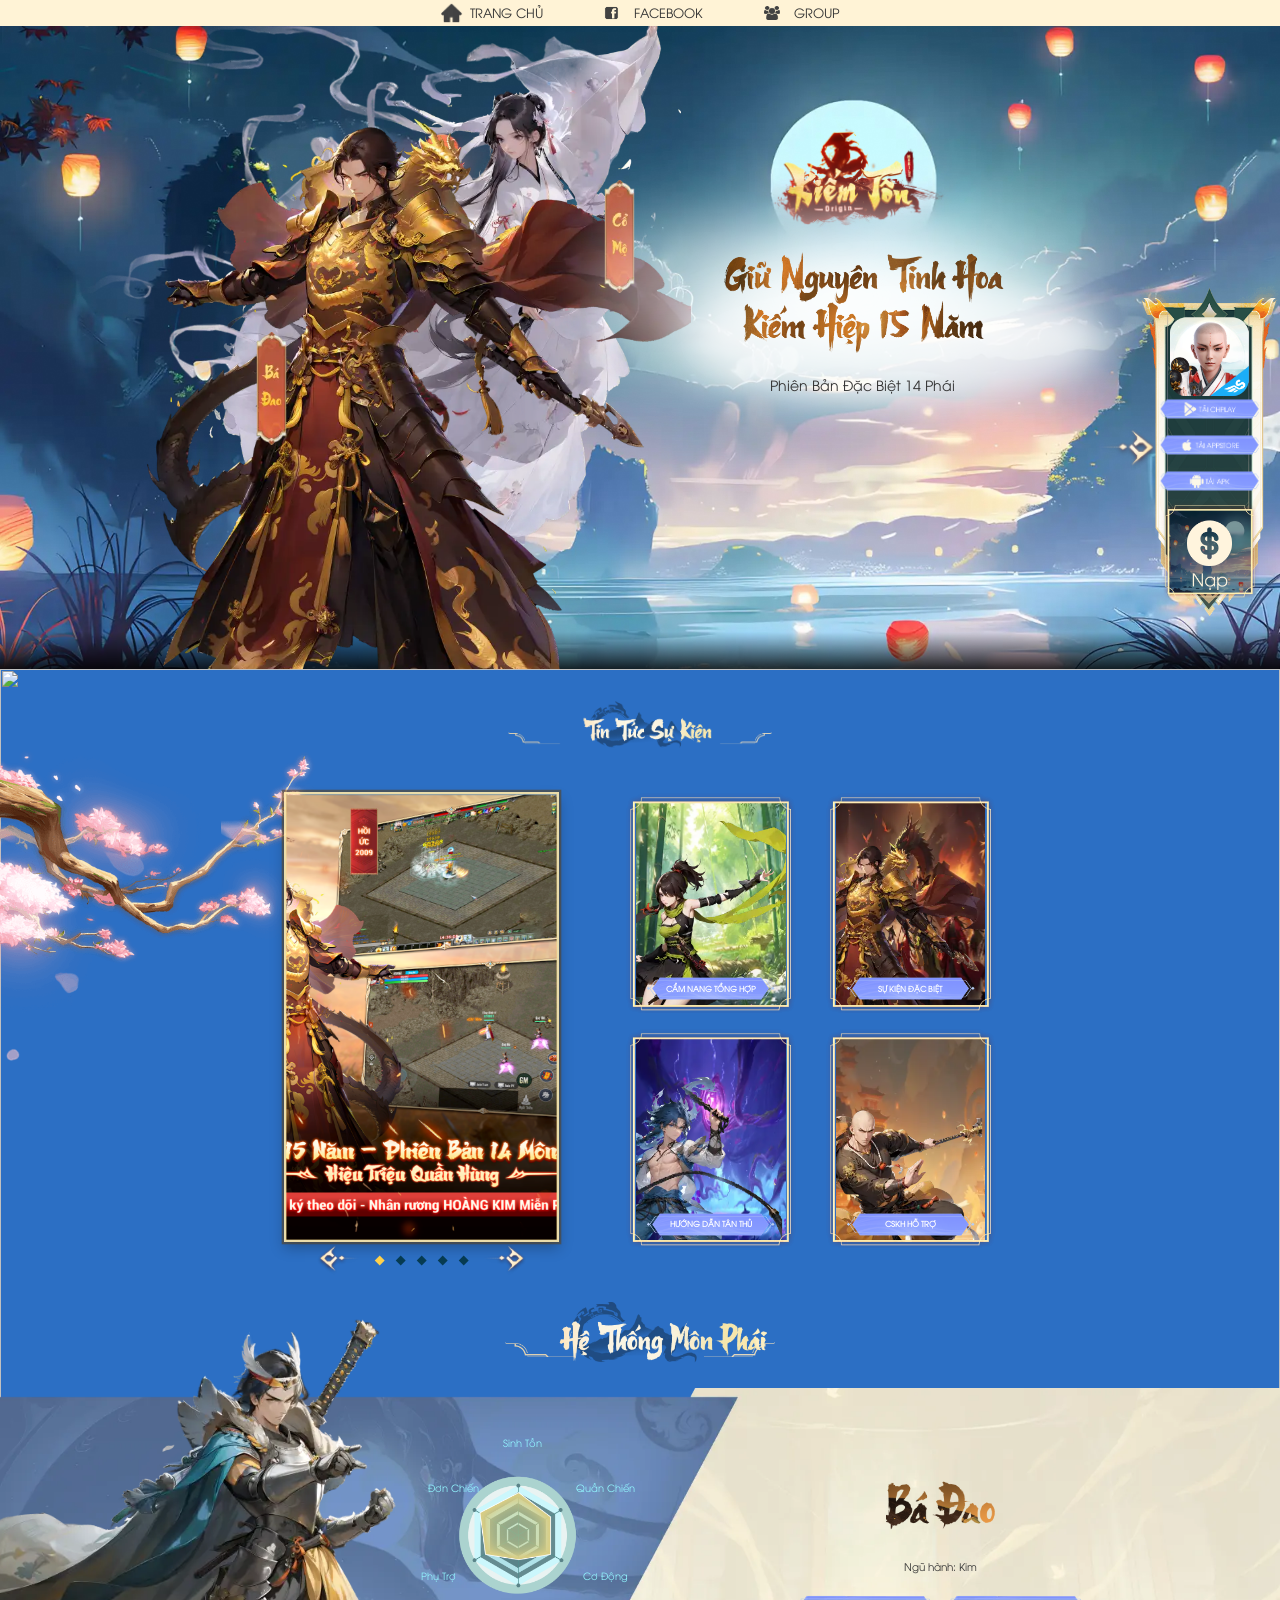
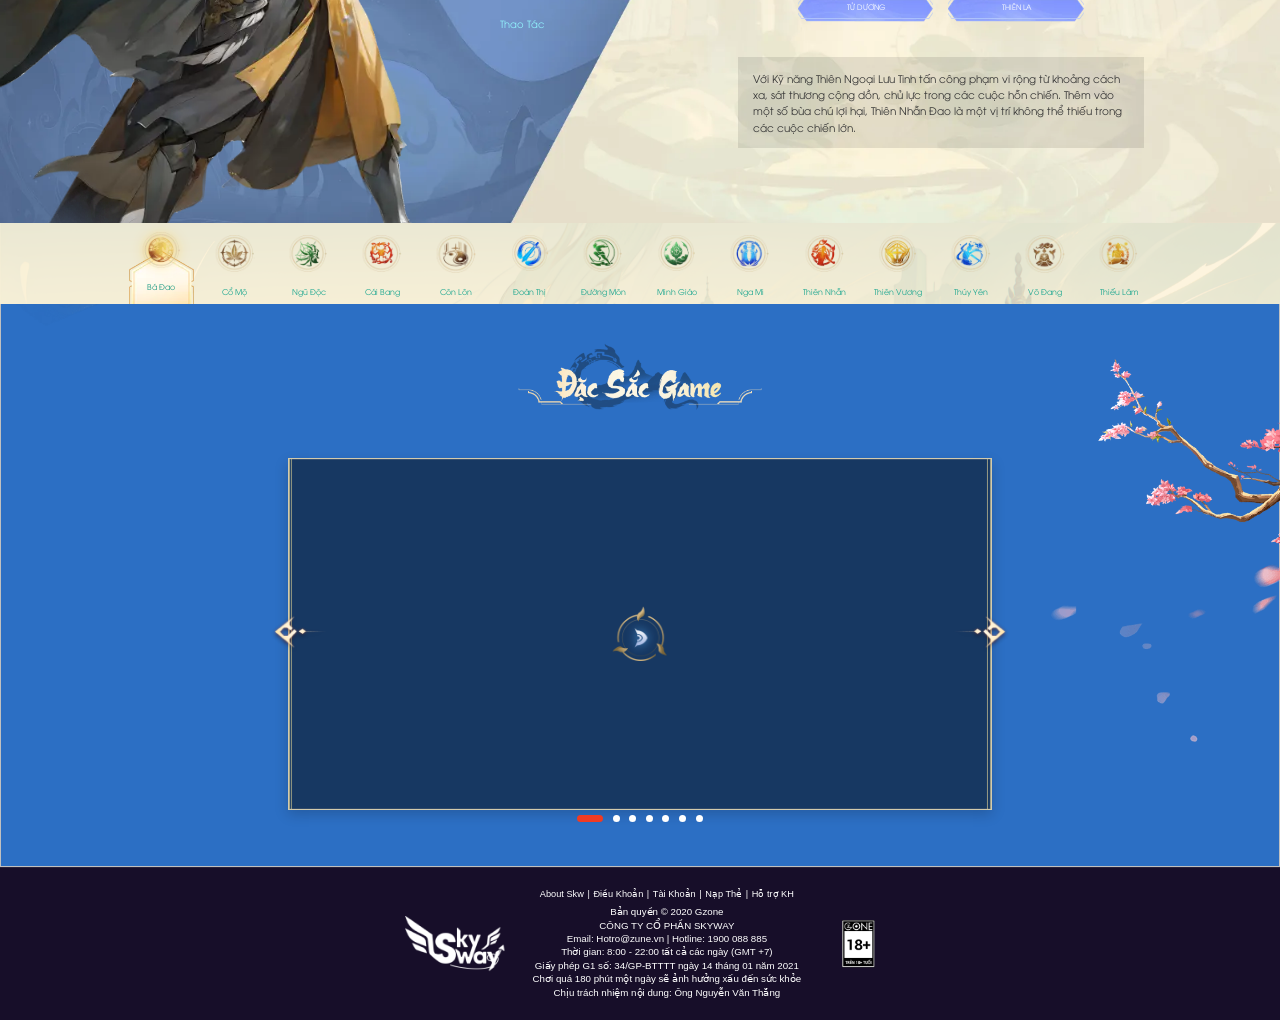
==== index.html @ a26a5123 "deploy website" ====
<!DOCTYPE html>
<html lang="vi">
<head>
  <meta charset="UTF-8">
  <meta name="viewport" content="width=device-width, initial-scale=1.0">
  <title>Kiếm Tôn Origin</title>
  
  <link rel="stylesheet" href="https://cdn.jsdelivr.net/npm/swiper@11/swiper-bundle.min.css">
  <link rel="stylesheet" href="style.css">
</head>

<body>

  <header class="site-header">
    <a href="index.html" class="header-item home">
  <img src="public/header/home.webp" alt="">
  <span>Trang chủ</span>
</a>

   <a href="https://www.facebook.com/..." class="header-item fb" target="_blank" rel="noopener noreferrer">
  <img src="public/header/fb.webp" alt="">
  <span>Facebook</span>
</a>

<a href="https://www.facebook.com/groups/..." class="header-item group" target="_blank" rel="noopener noreferrer">
  <img src="public/header/group.webp" alt="">
  <span>Group</span>
</a>
  </header>

  <div class="tab1">
    <div class="background">
      <img src="public/tab1/bg-desktop.webp" class="bg-desktop" alt="">
      <img src="public/tab1/bg-mobile.webp" class="bg-mobile" alt="">
    </div>

    <div class="tab1-left">
      <div class="character-male">
        <img src="public/tab1/nv-nam.webp" alt="">
      </div>

      <div class="character-female">
        <img src="public/tab1/nv-nu.webp" alt="">
      </div>

      <div class="sect sect-male">
        <img src="public/tab1/bá đao.webp" alt="">
      </div>

      <div class="sect sect-female">
        <img src="public/tab1/cổ mộ.webp" alt="">
      </div>
    </div>

    <div class="tab1-right">
      <div class="logo">
        <img src="public/tab1/logo.webp" alt="">
      </div>

      <div class="slogan">
        <img src="public/tab1/clould.webp" class="slogan-cloud" alt="">
        <img src="public/tab1/t_n.webp" class="slogan-img" alt="">
        <p>Phiên Bản Đặc Biệt 14 Phái</p>
      </div>
    </div>

    <div class="download-mobile">
      <button type="button">
        <img src="public/tab1/hẹn ước kiếm tôn.webp" alt="">
      </button>
    </div>
  </div>

  <div class="landing">
    <div class="landing__bg landing__bg--desktop">
      <img src="public/tab2/landing desktop.webp" alt="">
    </div>

    <div class="landing__bg landing__bg--mobile">
      <img src="public/tab2/landing mobile.webp" alt="">
    </div>

   <div class="tab2" id="tab2">
      <img src="public/tab2/peach.webp" class="tab2__peach" alt="">
      <div class="tab2__title">
        <img src="public/tab2/title-tab2.webp" alt="">
      </div>

      <div class="tab2__content">
        <div class="tab2__left">
  <div class="swiper tab2Swiper">
    <div class="swiper-wrapper">
      <div class="swiper-slide">
        <img src="public/tab2/slide.webp" alt="">
      </div>

      <div class="swiper-slide">
        <img src="public/tab2/slide.webp" alt="">
      </div>

      <div class="swiper-slide">
        <img src="public/tab2/slide.webp" alt="">
      </div>

      <div class="swiper-slide">
        <img src="public/tab2/slide.webp" alt="">
      </div>
      <div class="swiper-slide">
  <img src="public/tab2/slide.webp" alt="">
</div>
    </div>
  </div>

  <div class="tab2__controls">
    <button type="button" class="tab2__arrow tab2__arrow--prev">
      <img src="public/tab2/left.webp" alt="">
    </button>

    <div class="tab2__dots"></div>

    <button type="button" class="tab2__arrow tab2__arrow--next">
      <img src="public/tab2/right.webp" alt="">
    </button>
  </div>
</div>

        <div class="tab2-right">
  <div class="item-tab2 item-tab2--tin-tuc js-open-tab2-detail" data-detail="tin-tuc">
    <div class="item-mask item-mask--tin-tuc">
      <div class="item-bg item-bg--tin-tuc">
        <img src="public/tab2/1.webp" alt="">
      </div>

      <div class="item-nv item-nv--tin-tuc">
        <img src="public/tab2/nv1.webp" alt="">
      </div>
    </div>

    <div class="item-khung item-khung--tin-tuc">
      <img src="public/tab2/khung.webp" alt="">
    </div>

    <button type="button" class="item-button item-button--tin-tuc">
      <img src="public/tab2/button-text.webp" alt="">
      <span>Cẩm Nang Tổng Hợp</span>
    </button>
  </div>

  <div class="item-tab2 item-tab2--su-kien js-open-tab2-detail" data-detail="su-kien">
    <div class="item-mask item-mask--su-kien">
      <div class="item-bg item-bg--su-kien">
        <img src="public/tab2/3.webp" alt="">
      </div>

      <div class="item-nv item-nv--su-kien">
        <img src="public/tab2/nv2.webp" alt="">
      </div>
    </div>

    <div class="item-khung item-khung--su-kien">
      <img src="public/tab2/khung.webp" alt="">
    </div>

    <button type="button" class="item-button item-button--su-kien">
      <img src="public/tab2/button-text.webp" alt="">
      <span>Sự Kiện Đặc Biệt</span>
    </button>
  </div>

  <div class="item-tab2 item-tab2--thong-bao js-open-tab2-detail" data-detail="thong-bao">
    <div class="item-mask item-mask--thong-bao">
      <div class="item-bg item-bg--thong-bao">
        <img src="public/tab2/2.webp" alt="">
      </div>

      <div class="item-nv item-nv--thong-bao">
        <img src="public/tab2/nv3.webp" alt="">
      </div>
    </div>

    <div class="item-khung item-khung--thong-bao">
      <img src="public/tab2/khung.webp" alt="">
    </div>

    <button type="button" class="item-button item-button--thong-bao">
      <img src="public/tab2/button-text.webp" alt="">
      <span>Hướng Dẫn Tân Thủ</span>
    </button>
  </div>

  <div class="item-tab2 item-tab2--cskh" data-detail="cskh">
    <div class="item-mask item-mask--cskh">
      <div class="item-bg item-bg--cskh">
        <img src="public/tab2/4.webp" alt="">
      </div>

      <div class="item-nv item-nv--cskh">
        <img src="public/tab2/nv4.webp" alt="">
      </div>
    </div>

    <div class="item-khung item-khung--cskh">
      <img src="public/tab2/khung.webp" alt="">
    </div>

    <button type="button" class="item-button item-button--cskh">
      <img src="public/tab2/button-text.webp" alt="">
      <span>CSKH Hỗ Trợ</span>
    </button>
  </div>
</div>
      </div>
    </div>


<div class="tab2-detail" id="tab2Detail">

  <img class="tab2-detail__dao" src="public/tab2/peach.webp" alt="" aria-hidden="true">

  <div class="tab2-detail__nav">
    <button class="tab2-detail__nav-btn is-active" type="button" data-detail="tin-tuc">
      <img src="public/tab2/button-text.webp" alt="">
      <span>Tin Tức</span>
    </button>

    <button class="tab2-detail__nav-btn" type="button" data-detail="su-kien">
      <img src="public/tab2/button-text.webp" alt="">
      <span>Sự Kiện</span>
    </button>

    <button class="tab2-detail__nav-btn" type="button" data-detail="thong-bao">
      <img src="public/tab2/button-text.webp" alt="">
      <span>Thông Báo</span>
    </button>
  </div>

  <div class="tab2-detail__box">
    <div class="tab2-detail__breadcrumb">
      <a href="index.html#tab2" class="tab2-detail__home">Trang chủ</a>
      <span>/</span>
      <span id="tab2DetailTitle">Tin Tức</span>
    </div>

    <div class="tab2-detail__content" id="tab2DetailContent">
      Nội dung tin tức hiển thị tại đây.
    </div>
  </div>
</div>



<div class="tab3">

  <div class="tab3__title">
    <img src="public/tab3/title-tab3.webp" alt="">
  </div>

 
  <div class="tab3__body">
   <div class="tab3__bg">
  <img src="public/tab3/bg-content.webp" class="tab3__bg-desktop" alt="">
  <img src="public/tab3/bg-tab3=mobile.webp" class="tab3__bg-mobile" alt="">
</div>

    <div class="tab3__main">
     <div class="tab3__hero tab3__hero--ba-dao" id="tab3Hero">
  <img id="tab3HeroImg" src="public/tab3/nv-badao.webp" alt="">
</div>

      <div class="tab3__stats">
        <div class="tab3__radar">
          <img id="tab3RadarImg" src="public/tab3/cs badao.webp" alt="">

          <span class="stat-label stat-label--top">Sinh Tồn</span>
          <span class="stat-label stat-label--right-top">Quần Chiến</span>
          <span class="stat-label stat-label--right-bottom">Cơ Động</span>
          <span class="stat-label stat-label--bottom">Thao Tác</span>
          <span class="stat-label stat-label--left-bottom">Phụ Trợ</span>
          <span class="stat-label stat-label--left-top">Đơn Chiến</span>
        </div>
      </div>

      <div class="tab3__info">
        <div class="tab3__name">
  <img id="tab3NameImg" src="public/tab3/text badao.webp" alt="Bá Đao">
</div>

        <p class="tab3__element">
          Ngũ hành: <span id="tab3Element">Kim</span>
        </p>

        <div class="tab3__tags">
          <div class="tab3__tag">
            <img src="public/tab3/tt.webp" alt="">
            <span id="tab3Tag1">Từ Đường</span>
          </div>

          <div class="tab3__tag">
            <img src="public/tab3/tt.webp" alt="">
            <span id="tab3Tag2">Thiên La</span>
          </div>
        </div>

        <p id="tab3Desc" class="tab3__desc">
          Với kỹ năng Thiên Ngoại Lưu Tinh tấn công phạm vi rộng từ khoảng cách xa, sát thương cộng dồn, chủ lực trong các cuộc hỗn chiến.
        </p>
      </div>
    </div>
  </div>

  <!-- NAV RIÊNG: 14 nút môn phái + bg riêng -->

<div class="tab3__nav-wrap">
  <div class="tab3__nav-bg">
    <img src="public/tab3/bg nutds.webp" alt="">
  </div>

  <div class="tab3__nav" id="tab3Nav"></div>
</div>
</div>

<div class="tab4">
  <img src="public/tab4/cay-dao.webp" class="tab4__peach" alt="">

  <div class="tab4__title">
    <img src="public/tab4/title-tab4.webp" alt="Đặc Sắc Game">
  </div>

  <div class="tab4__slider">
    <div class="swiper tab4Swiper">
      <div class="swiper-wrapper">
        <div class="swiper-slide">
          <img src="public/tab4/slide.webp" alt="">
        </div>

        <div class="swiper-slide">
          <img src="public/tab4/slide.webp" alt="">
        </div>

        <div class="swiper-slide">
          <img src="public/tab4/slide.webp" alt="">
        </div>

        <div class="swiper-slide">
          <img src="public/tab4/slide.webp" alt="">
        </div>

        <div class="swiper-slide">
          <img src="public/tab4/slide.webp" alt="">
        </div>

        <div class="swiper-slide">
          <img src="public/tab4/slide.webp" alt="">
        </div>
        <div class="swiper-slide">
          <img src="public/tab4/slide.webp" alt="">
        </div>
      </div>
    </div>

    <button type="button" class="tab4__center-btn">
      <img src="public/tab4/btn-center.webp" alt="">
    </button>

    <button type="button" class="tab4__arrow tab4__arrow--prev">
      <img src="public/tab2/left.webp" alt="">
    </button>

    <button type="button" class="tab4__arrow tab4__arrow--next">
      <img src="public/tab2/right.webp" alt="">
    </button>
  </div>

  <div class="tab4__dots"></div>
</div>



  </div>


  <div class="nav-right desk" id="navRight">
  <button class="nav-right__toggle nav-right__toggle--close" type="button" onclick="toggleNavRight()" aria-label="Thu hẹp">
    <img src="public/tab2/right.webp" alt="">
  </button>

  <div class="nav-right__panel">
    <img class="nav-right__bg" src="public/nav/bg.webp" alt="">

    <div class="nav-right__downloads">
      <a href="https://bit.ly/GGPlayVoKiemOrigin">
        <img src="public/nav/dl ch play.webp" alt="Google Play">
      </a>

      <a href="https://apps.apple.com/vn/app/id6476908221">
        <img src="public/nav/dl app store.webp" alt="App Store">
      </a>

      <a href="https://apkpure.com/vn/ki%E1%BA%BFm-t%C3%B4n-origin/skywave.kiemton.origin/download">
        <img src="public/nav/dl apk.webp" alt="Android">
      </a>

      <a href="https://pay.zoneplay.vn/">
        <img src="public/nav/nạp.webp" alt="">
      </a>
    </div>

    
  </div>

  <button class="nav-right__toggle nav-right__toggle--open" type="button" onclick="toggleNavRight()" aria-label="Mở rộng">
    <img src="public/tab2/left.webp" alt="">
  </button>
</div>

<footer class="site-footer">
  <div class="site-footer__inner">
    <div class="site-footer__brand">
      <div class="site-footer__logo">
        <img src="public/ft/skyway.webp" alt="Skyway">
      </div>

      <div class="site-footer__badge site-footer__badge--mobile">
        <img src="public/ft/18+ft.webp" alt="18+">
      </div>
    </div>

    <div class="site-footer__content">
      <div class="site-footer__links">
        <a href="https://gzoneglobal.com/about-us.html">About Skw</a>
        <span>|</span>
        <a href="https://gzoneglobal.com/terms.html#">Điều Khoản</a>
        <span>|</span>
        <a href="">Tài Khoản</a>
        <span>|</span>
        <a href="https://pay.zoneplay.vn/">Nạp Thẻ</a>
        <span>|</span>
        <a href="https://gzoneglobal.com/contact.html">Hỗ trợ KH</a>
      </div>

      <div class="site-footer__text">
        <p>Bản quyền © 2020 Gzone</p>
        <p>CÔNG TY CỔ PHẦN SKYWAY</p>
        <p>Email: Hotro@zune.vn | Hotline: 1900 088 885</p>
        <p>Thời gian: 8:00 - 22:00 tất cả các ngày (GMT +7)</p>
        <p>Giấy phép G1 số: 34/GP-BTTTT ngày 14 tháng 01 năm 2021</p>
        <p>Chơi quá 180 phút một ngày sẽ ảnh hưởng xấu đến sức khỏe</p>
        <p>Chịu trách nhiệm nội dung: Ông Nguyễn Văn Thắng</p>
      </div>
    </div>

    <div class="site-footer__badge site-footer__badge--desktop">
      <img src="public/ft/18+ft.webp" alt="18+">
    </div>
  </div>
</footer>


  <script src="https://cdn.jsdelivr.net/npm/swiper@11/swiper-bundle.min.js"></script>
<script src="main.js"></script>
</body>
</html>
---- style.css ----
@font-face {
  font-family: "UTM Avo";
  src: url("public/fonts/UTM Avo.ttf") format("truetype");
  font-weight: 400;
  font-style: normal;
}

/* ================= RESET ================= */

* {
  margin: 0;
  padding: 0;
  box-sizing: border-box;
}

html,
body {
  width: 100%;
  min-height: 100%;
  overflow-x: hidden;
  background: #000;
  font-family: "UTM Avo", Arial, sans-serif;
}

img {
  display: block;
  width: 100%;
  height: auto;
}

button {
  border: 0;
  outline: 0;
  padding: 0;
  background: transparent;
  cursor: pointer;
  font-family: inherit;
}

b,
strong {
  font-family: "UTM Avo", Arial, sans-serif;
}

/* ================= HEADER ================= */

.site-header {
  position: fixed;
  top: 0;
  left: 0;
  width: 100%;
  height: 2vw;
  z-index: 9999;
  display: flex;
  align-items: center;
  justify-content: center;
  gap: 4.8vw;
  background: #fff3d6;
}

.header-item {
  display: flex;
  align-items: center;
  justify-content: center;
  gap: 0.55vw;
  font-size: 1vw;
  font-weight: 400;
  line-height: 1;
  text-transform: uppercase;
  color: #333;
  cursor: pointer;
  transition: transform 0.18s ease, filter 0.18s ease;
}

.header-item img {
  width: 1.75vw;
  height: 1.75vw;
  object-fit: contain;
}

.header-item:hover {
  transform: translateY(-0.08vw);
  filter: brightness(1.12);
}

/* ================= TAB 1 ================= */

.tab1 {
  position: relative;
  width: 100%;
  overflow: hidden;
}

.background {
  position: relative;
  width: 100%;
  z-index: 0;
}

.bg-desktop,
.bg-mobile {
  display: block;
  width: 100%;
  height: auto;
}

.bg-mobile {
  display: none;
}

.tab1-left {
  position: absolute;
  left: 22%;
  bottom: -5%;
  width: 40%;
  height: 92%;
  z-index: 0;
  pointer-events: none;
}

.character-male {
  position: absolute;
  left: -40%;
  bottom: -9%;
  width: 120%;
  z-index: 7;
}

.character-female {
  position: absolute;
  right: 22%;
  bottom: 27%;
  width: 118%;
  z-index: 6;
}

.character-male > img,
.character-female > img {
  display: block;
  width: 100%;
}

.sect {
  position: absolute;
  width: 6%;
  pointer-events: none;
}

.sect-male {
  left: -5%;
  top: 36%;
  z-index: 10;
}

.sect-female {
  right: 31%;
  top: 13%;
  z-index: 9;
}

.tab1-right {
  position: absolute;
  right: 13%;
  top: 17.5%;
  width: 40%;
  z-index: 8;
  display: flex;
  flex-direction: column;
  align-items: center;
}

.logo {
  width: 34%;
  margin-bottom: 0.5vw;
}

.logo img {
  display: block;
  width: 100%;
}

.slogan {
  position: relative;
  width: 100%;
  left: 7%;
}

.slogan::before {
  content: "";
  position: absolute;
  left: 40%;
  top: -20%;
  width: 100%;
  height: 100%;
  z-index: 1;
  transform: translateX(-50%);
  pointer-events: none;
  background: radial-gradient(
    ellipse at center,
    rgba(255, 255, 255, 1) 0%,
    rgba(255, 255, 255, 0.86) 28%,
    rgba(255, 255, 255, 0.48) 52%,
    rgba(255, 255, 255, 0.16) 76%,
    rgba(255, 255, 255, 0) 100%
  );
  filter: blur(2vw);
}

.slogan-cloud {
  position: relative;
  z-index: 2;
  display: block;
  width: 100%;
  height: auto;
  filter: brightness(1.65) contrast(1.12) saturate(0.85);
  opacity: 0.98;
}

.slogan-img {
  position: absolute;
  left: 44%;
  top: 33%;
  width: 100%;
  z-index: 2;
  transform: translate(-50%, -50%);
}

.slogan p {
  position: absolute;
  left: 44%;
  top: 68%;
  width: 100%;
  margin: 0;
  z-index: 3;
  transform: translateX(-50%);
  font-size: 1.1vw;
  font-weight: 400;
  line-height: 1;
  color: #333;
  text-align: center;
}

.download-mobile {
  display: none;
}

/* ================= TAB 1 MOBILE ================= */

@media (max-width: 767px) {
  .site-header {
    height: 7.8vw;
    gap: 7vw;
  }

  .header-item {
    gap: 1.2vw;
    font-size: 2.5vw;
  }

  .header-item img {
    width: 5vw;
    height: 5vw;
  }

  .bg-desktop {
    display: none;
  }

  .bg-mobile {
    display: block;
    width: 100%;
    height: auto;
  }

  .tab1-right {
    left: 50%;
    right: auto;
    top: 8.5%;
    width: 82%;
    transform: translateX(-50%);
  }

  .logo {
    width: 40%;
    margin-bottom: 2vw;
  }

  .slogan {
    width: 100%;
    left: 0;
  }

  .slogan::before {
    width: 120%;
    height: 115%;
    filter: blur(5vw);
  }

  .slogan-cloud {
    filter: brightness(1.9) contrast(1.18) saturate(0.75);
  }

  .slogan-img {
    left: 50%;
    top: 45%;
    width: 83%;
  }

  .slogan p {
    left: 50%;
    top: 70%;
    font-size: 1.95vw;
    font-weight: 700;
  }

  .tab1-left {
    left: 50%;
    bottom: 2%;
    width: 124%;
    height: 74%;
    transform: translateX(-50%);
  }

  .character-male {
    left: -15%;
    bottom: -56%;
    width: 113%;
    z-index: 8;
  }

  .character-female {
    right: 0;
    bottom: -5%;
    width: 100%;
    z-index: 7;
  }

  .sect {
    width: 5%;
  }

  .sect-male {
    left: 13%;
    top: 54%;
  }

  .sect-female {
    right: 16%;
    top: 54%;
  }

  .download-mobile {
    position: absolute;
    left: 50%;
    bottom: 6%;
    width: 55%;
    z-index: 50;
    display: block;
    transform: translateX(-50%);
  }

  .download-mobile button,
  .download-mobile button img {
    display: block;
    width: 100%;
  }

  .download-mobile button:active {
    transform: scale(0.96);
  }
}

/* ================= LANDING BACKGROUND ================= */

.landing {
  position: relative;
  width: 100%;
  margin-top: -4vw;
  overflow: hidden;
  background: #2c6fc4;
}

.landing__bg {
  position: absolute;
  inset: 0;
  z-index: 0;
  pointer-events: none;
}

.landing__bg img {
  width: 100%;
  height: 100%;
  object-fit: cover;
}

.landing__bg--desktop {
  display: block;
}

.landing__bg--mobile {
  display: none;
}

@media (max-width: 767px) {
  .landing__bg--desktop {
    display: none;
  }

  .landing__bg--mobile {
    display: block;
  }
}

/* ================= TAB 2 ================= */

.tab2 {
  position: relative;
  z-index: 2;
  width: 100%;
  min-height: 45vw;
  padding-top: 2.2vw;
  padding-bottom: 3vw;
}

.tab2__peach {
  position: absolute;
  left: 0;
  top: 10%;
  width: 26%;
  z-index: 3;
  pointer-events: none;
}

.tab2__title {
  position: relative;
  width: 100%;
  z-index: 3;
  display: flex;
  justify-content: center;
}

.tab2__title img {
  display: block;
  width: 24%;
}

.tab2__content {
  position: relative;
  width: 65%;
  margin: 2.3vw auto 0;
  z-index: 4;
  display: flex;
  justify-content: center;
  align-items: flex-start;
  gap: 8%;
}

/* TAB 2 LEFT / SWIPER */

.tab2__left {
  position: relative;
  width: 33%;
}

.tab2Swiper {
  position: relative;
  width: 100%;
  overflow: hidden;
  border: 0.18vw solid rgba(255, 232, 168, 0.9);
  box-shadow:
    0 0 0 0.18vw rgba(92, 64, 24, 0.55),
    0 0.55vw 1vw rgba(0, 0, 0, 0.25);
}

.tab2Swiper .swiper-wrapper,
.tab2Swiper .swiper-slide {
  width: 100%;
}

.tab2Swiper .swiper-slide img {
  display: block;
  width: 100%;
  height: auto;
}

.tab2__controls {
  position: absolute;
  left: 50%;
  bottom: -2.2vw;
  width: 88%;
  z-index: 5;
  transform: translateX(-50%);
  display: flex;
  align-items: center;
  justify-content: center;
  gap: 1vw;
}

.tab2__arrow {
  width: 3.6vw;
  height: 1.6vw;
  display: flex;
  align-items: center;
  justify-content: center;
  transition: transform 0.18s ease, filter 0.18s ease;
}

.tab2__arrow img {
  display: block;
  width: 100%;
}

.tab2__arrow:hover {
  transform: scale(1.12);
  filter: brightness(1.15);
}

.tab2__dots,
.tab2__dots.swiper-pagination-horizontal,
.swiper-horizontal > .swiper-pagination-bullets.tab2__dots {
  position: relative !important;
  left: auto !important;
  right: auto !important;
  top: auto !important;
  bottom: auto !important;
  width: auto !important;
  transform: none !important;
  display: flex !important;
  align-items: center !important;
  justify-content: center;
  gap: 1.1vw;
  line-height: 0;
}

.tab2__dot {
  display: block;
  width: 0.55vw;
  height: 0.55vw;
  margin: 0 !important;
  background: #063b51;
  opacity: 1;
  border-radius: 0;
  transform: rotate(45deg);
  cursor: pointer;
}

.tab2__dot.is-active {
  background: #ffd14b;
}

/* TAB 2 RIGHT ITEMS */

.tab2-right {
  position: relative;
  width: 44.5%;
  display: grid;
  grid-template-columns: repeat(2, 1fr);
  column-gap: 8%;
  row-gap: 1.2vw;
}

.item-tab2 {
  position: relative;
  width: 100%;
  aspect-ratio: 334 / 432;
  cursor: pointer;
}

.item-mask {
  position: absolute;
  left: 6%;
  top: 4.5%;
  width: 88%;
  height: 92.5%;
  z-index: 1;
  overflow: hidden;
}

.item-bg {
  position: absolute;
  left: 90%;
  top: 55%;
  width: 182%;
  height: 108%;
  z-index: 1;
  transform: translate(-35%, -50%);
  transition: transform 0.45s ease;
}

.item-bg img {
  width: 100%;
  height: 100%;
  object-fit: cover;
}

.item-nv {
  position: absolute;
  left: 54%;
  bottom: -55%;
  width: 200%;
  z-index: 2;
  transform: translateX(-62%);
  transition: transform 0.45s ease;
}

.item-nv img {
  display: block;
  width: 100%;
}

.item-khung {
  position: absolute;
  inset: 0;
  z-index: 5;
  pointer-events: none;
}

.item-khung img {
  width: 100%;
  height: 100%;
  object-fit: fill;
}

.item-button {
  position: absolute;
  left: 50%;
  bottom: 5.5%;
  width: 76%;
  z-index: 8;
  transform: translateX(-50%);
  transition: transform 0.25s ease, filter 0.25s ease;
}

.item-tab2:hover .item-button {
  transform: translateX(-50%) translateY(-6%) scale(1.04);
  filter: brightness(1.08);
}

.item-button img {
  display: block;
  width: 100%;
}

.item-button span {
  position: absolute;
  left: 50%;
  top: 49%;
  width: 88%;
  transform: translate(-50%, -50%);
  font-size: 0.62vw;
  font-weight: 700;
  line-height: 1;
  color: #fff;
  text-align: center;
  text-transform: uppercase;
  white-space: nowrap;
  pointer-events: none;
}

.item-tab2:hover .item-nv {
  transform: translateX(-50%);
}

.item-tab2:hover .item-bg {
  transform: translate(-58%, -50%);
}

.item-tab2:hover .item-button {
  transform: translateX(-50%) scale(1.04);
  filter: brightness(1.08);
}

/* TAB 2 DETAIL */

.tab2-detail {
  display: none;
  position: relative;
  z-index: 5;
  width: 100%;
  min-height: 72vw;
  padding: 2vw 0 5vw;
  overflow: hidden;
}

.landing.is-detail-open > .tab2,
.landing.is-detail-open > .tab3,
.landing.is-detail-open > .tab4 {
  display: none;
}

.landing.is-detail-open > .tab2-detail {
  display: block;
}

.tab2-detail__dao {
  position: absolute;
  top: 5%;
  left: 0;
  width: 24vw;
  height: auto;
  z-index: 6;
  pointer-events: none;
  user-select: none;
}

.tab2-detail__nav {
  position: relative;
  z-index: 8;
  width: 42%;
  margin: 0 auto 1.5vw;
  display: grid;
  grid-template-columns: repeat(3, 1fr);
  gap: 1vw;
}

.tab2-detail__nav-btn {
  position: relative;
  width: 100%;
  cursor: pointer;
  transition: transform 0.2s ease, filter 0.2s ease;
}

.tab2-detail__nav-btn img {
  display: block;
  width: 100%;
}

.tab2-detail__nav-btn span {
  position: absolute;
  left: 50%;
  top: 48%;
  width: 90%;
  transform: translate(-50%, -50%);
  font-size: 0.62vw;
  color: #fff;
  text-align: center;
  text-transform: uppercase;
  white-space: nowrap;
  pointer-events: none;
}

.tab2-detail__nav-btn:hover,
.tab2-detail__nav-btn.is-active {
  transform: scale(1.04);
  filter: brightness(1.12);
}

.tab2-detail__box {
  position: relative;
  z-index: 6;
  width: 62%;
  min-height: 58vw;
  margin: 0 auto;
  padding: 3vw;
  border: 0.12vw solid rgba(240, 220, 170, 0.9);
  background: rgba(37, 66, 122, 0.7);
  box-shadow:
    inset 0 0 0 0.08vw rgba(255, 255, 255, 0.22),
    0 0.5vw 1.2vw rgba(0, 0, 0, 0.18);
}

.tab2-detail__breadcrumb {
  position: relative;
  z-index: 10;
  display: flex;
  align-items: center;
  gap: 0.5vw;
  margin-bottom: 1vw;
  font-size: 0.8vw;
  color: #fff;
}

.tab2-detail__breadcrumb a {
  color: #fff;
  text-decoration: none;
}

.tab2-detail__breadcrumb a:hover {
  color: #ffe9a6;
}

.tab2-detail__breadcrumb span {
  color: #fff;
}

.tab2-detail__content {
  font-size: 0.95vw;
  line-height: 1.7;
  color: #fff;
}

/* TAB 2 MOBILE */

@media (max-width: 767px) {
  .tab2 {
    min-height: 182vw;
    padding-top: 4.5vw;
    padding-bottom: 8vw;
  }

  .tab2__peach {
    display: none;
  }

  .tab2__title img {
    width: 62%;
  }

  .tab2__content {
    width: 86%;
    margin-top: 5vw;
    flex-direction: column;
    align-items: center;
    gap: 0;
  }

  .tab2__left {
    width: 78%;
  }

  .tab2Swiper {
    border: 0.45vw solid rgba(255, 232, 168, 0.95);
    box-shadow:
      0 0 0 0.35vw rgba(92, 64, 24, 0.55),
      0 1vw 2vw rgba(0, 0, 0, 0.28);
  }

  .tab2__controls {
    bottom: -7.2vw;
    width: 95%;
    gap: 2.5vw;
  }

  .tab2__arrow {
    width: 4.2vw;
    height: 4.2vw;
  }

  .tab2__dots,
  .tab2__dots.swiper-pagination-horizontal,
  .swiper-horizontal > .swiper-pagination-bullets.tab2__dots {
    gap: 4vw;
  }

  .tab2__dot {
    width: 1.8vw;
    height: 1.8vw;
  }

  .tab2-right {
    width: 94%;
    margin: 12vw auto 0;
    grid-template-columns: repeat(2, 1fr);
    column-gap: 8%;
    row-gap: 4vw;
  }

  .item-button span {
    font-size: 1.9vw;
  }

  .item-tab2:hover .item-nv {
    transform: translateX(-62%);
  }

  .item-tab2:hover .item-bg {
    transform: translate(-50%, -50%);
  }

  .item-tab2:hover .item-button {
    transform: translateX(-50%);
    filter: none;
  }

  .item-tab2:active {
    transform: scale(0.97);
  }

  .tab2-detail {
    width: 100%;
    min-height: 100vh;
    padding: 8vh 0 6vh;
    overflow: hidden;
  }

  .tab2-detail__dao {
    display: none;
  }

  .tab2-detail__nav {
    width: 92vw;
    margin: 0 auto 2.5vh;
    gap: 2vw;
    justify-content: center;
  }

  .tab2-detail__nav-btn {
    width: 29vw;
  }

  .tab2-detail__nav-btn span {
    font-size: 2.7vw;
    line-height: 1;
  }

  .tab2-detail__box {
    width: 90vw;
    min-height: 58vh;
    max-height: 68vh;
    padding: 4vw 4.5vw;
    overflow-y: auto;
    border: 0.35vw solid #d6b46a;
    box-shadow: inset 0 0 3vw rgba(255, 255, 255, 0.08);
  }

  .tab2-detail__breadcrumb {
    gap: 1.5vw;
    margin-bottom: 4vw;
    font-size: 3.2vw;
    line-height: 1.3;
    flex-wrap: wrap;
  }

  .tab2-detail__content {
    font-size: 3.35vw;
    line-height: 1.65;
  }
}

/* ================= TAB 3 ================= */

.tab3,
.tab3__body,
.tab3__main {
  overflow: visible !important;
}

.tab3 {
  position: relative;
  width: 100%;
}

.tab3__title {
  position: relative;
  z-index: 20;
  width: 26%;
  margin: 0 auto;
  padding-top: 1.2vw;
  padding-bottom: 1vw;
}

.tab3__title img {
  display: block;
  width: 100%;
}

.tab3__body {
  position: relative;
  width: 100%;
  min-height: 34vw;
}

.tab3__bg {
  position: absolute;
  inset: 0;
  z-index: 0;
  overflow: hidden;
  pointer-events: none;
}

.tab3__bg img {
  width: 100%;
  height: 100%;
  object-fit: cover;
}

.tab3__bg-desktop {
  display: block;
}

.tab3__bg-mobile {
  display: none;
}

.tab3__main {
  position: relative;
  z-index: 2;
  width: 100%;
  min-height: 34vw;
}

/* ================= TAB 3 - HERO TỪNG MÔN PHÁI ================= */

.tab3__hero {
  position: absolute;
  z-index: 5;
  pointer-events: none;
}

.tab3__hero img {
  position: relative;
  z-index: 21;
  display: block;
  width: 100%;
}

/* Chỉnh từng nhân vật ở đây */
.tab3__hero--ba-dao {
  left: -8.5%;
  bottom: -25%;
  width: 48%;
}

.tab3__hero--co-mo {
  left: 0%;
  bottom: -8%;
  width: 40%;
}

.tab3__hero--ngu-doc {
  left: -5%;
  bottom: -17%;
  width: 42%;
}

.tab3__hero--cai-bang {
  left: 0%;
  bottom: -18%;
  width: 38%;
}

.tab3__hero--con-lon {
  left: 0%;
  bottom: -9%;
  width: 40%;
}

.tab3__hero--doan-thi {
  left: 0%;
  bottom: -9%;
  width: 35%;
}

.tab3__hero--duong-mon {
  left: 0%;
  bottom: -18%;
  width: 40%;
}

.tab3__hero--minh-giao {
  left: 0%;
  bottom: -8%;
  width: 35%;
}

.tab3__hero--nga-mi {
  left: 0%;
  bottom: -10%;
  width: 35%;
}

.tab3__hero--thien-nhan {
  left: 0%;
  bottom: -10%;
  width: 35%;
}

.tab3__hero--thien-vuong {
  left: 0%;
  bottom: -10%;
  width: 35%;
}

.tab3__hero--thuy-yen {
  left: 0%;
  bottom: -2%;
  width: 35%;
}

.tab3__hero--vo-dang {
  left: 0%;
  bottom: -10%;
  width: 35%;
}

.tab3__hero--thieu-lam {
  left: 0%;
  bottom: -10%;
  width: 35%;
}

.tab3__hero img {
  position: relative;
  z-index: 21;
  display: block;
  width: 100%;
}

.tab3__stats {
  position: absolute;
  left: 31.8%;
  top: 14.5%;
  width: 18%;
  z-index: 6;
}

.tab3__radar {
  position: relative;
  width: 100%;
}

.tab3__radar img {
  display: block;
  width: 100%;
  margin: 0 auto;
}

.stat-label {
  position: absolute;
  font-size: 0.78vw;
  line-height: 1;
  color: #92f6ff;
  white-space: nowrap;
}

.stat-label--top {
  left: 50%;
  top: -8%;
  transform: translateX(-50%);
}

.stat-label--right-top {
  right: 1%;
  top: 19%;
}

.stat-label--right-bottom {
  right: 4%;
  bottom: 22%;
}

.stat-label--bottom {
  left: 50%;
  bottom: -7%;
  transform: translateX(-50%);
}

.stat-label--left-bottom {
  left: 6%;
  bottom: 22%;
}

.stat-label--left-top {
  left: 9%;
  top: 19%;
}

.tab3__info {
  position: absolute;
  right: 3.5%;
  top: 0;
  width: 50%;
  height: 100%;
  z-index: 4;
  padding: 6vw 5vw 3vw 9vw;
  clip-path: polygon(16% 0, 100% 0, 100% 100%, 0 100%);
}

.tab3__name {
  width: 24%;
  margin: 0 auto;
}

.tab3__name img {
  display: block;
  width: 100%;
}

.tab3__element {
  margin-top: 1.25vw;
  font-size: 0.82vw;
  line-height: 1;
  color: #333;
  text-align: center;
}

.tab3__tags {
  width: 62%;
  margin: 1.15vw auto 0;
  display: grid;
  grid-template-columns: repeat(2, 1fr);
  column-gap: 1.2vw;
}

.tab3__tag {
  position: relative;
  width: 100%;
}

.tab3__tag img {
  display: block;
  width: 100%;
}

.tab3__tag span {
  position: absolute;
  left: 50%;
  top: 48%;
  width: 88%;
  transform: translate(-50%, -50%);
  font-size: 0.58vw;
  line-height: 1;
  color: #fff;
  text-align: center;
  text-transform: uppercase;
  white-space: nowrap;
  pointer-events: none;
}

.tab3__desc {
  width: 88%;
  margin: 2vw auto 0;
  padding: 1vw 1.2vw;
  background: rgba(18, 18, 18, 0.1);
  font-size: 0.82vw;
  line-height: 1.55;
  color: #333;
}

/* TAB 3 NAV */

.tab3__nav-wrap {
  position: relative;
  width: 100%;
  min-height: 6vw;
  z-index: 10;
  overflow: hidden;
}

.tab3__nav-bg {
  position: absolute;
  inset: 0;
  z-index: 0;
  pointer-events: none;
}

.tab3__nav-bg img {
  width: 100%;
  height: 100%;
  object-fit: cover;
}

.tab3__nav {
  position: relative;
  z-index: 2;
  width: 82%;
  min-height: 6vw;
  margin: 0 auto;
  padding: 0.6vw 1vw 0.5vw;
  display: grid;
  grid-template-columns: repeat(14, minmax(0, 1fr));
  column-gap: 0.55vw;
  align-items: center;
}

.tab3__sect-btn {
  position: relative;
  width: 100%;
  min-width: 0;
  height: 5.2vw;
  overflow: visible;
  cursor: pointer;
  transition: filter 0.2s ease;
}

.tab3__sect-icon {
  position: absolute;
  left: 50%;
  top: 6%;
  width: 58%;
  z-index: 3;
  transform: translateX(-50%);
  transition: transform 0.22s ease;
}

.tab3__sect-icon img {
  display: block;
  width: 100%;
}

.tab3__sect-active-bg {
  position: absolute;
  left: 50%;
  bottom: -40%;
  width: 100%;
  z-index: 2;
  opacity: 0;
  transform: translateX(-50%) translateY(10%);
  pointer-events: none;
  transition: opacity 0.22s ease, transform 0.22s ease;
}

.tab3__sect-active-bg img {
  display: block;
  width: 100%;
}

.tab3__sect-name {
  position: absolute;
  left: 50%;
  bottom: 3%;
  width: 110%;
  z-index: 4;
  transform: translateX(-50%);
  font-size: 0.62vw;
  line-height: 1;
  color: #17a58e;
  text-align: center;
  white-space: nowrap;
  transition: color 0.2s ease, bottom 0.22s ease;
}

.tab3__sect-btn:hover .tab3__sect-active-bg,
.tab3__sect-btn.is-active .tab3__sect-active-bg {
  opacity: 1;
  transform: translateX(-50%) translateY(0);
}

.tab3__sect-btn:hover .tab3__sect-icon,
.tab3__sect-btn.is-active .tab3__sect-icon {
  transform: translateX(-50%) translateY(-8%);
}

.tab3__sect-btn:hover .tab3__sect-name,
.tab3__sect-btn.is-active .tab3__sect-name {
  bottom: 10%;
  color: #1c9a85;
}

.tab3__sect-btn.is-active .tab3__sect-icon img {
  filter: drop-shadow(0 0 0.45vw rgba(255, 199, 55, 0.95));
}

/* TAB 3 MOBILE */

@media (max-width: 767px) {
  .tab3__title {
    width: 62%;
    padding-top: 4.5vw;
    padding-bottom: 3vw;
  }

  .tab3__body,
  .tab3__main {
    min-height: 152vw;
  }

  .tab3__bg-desktop {
    display: none;
  }

  .tab3__bg-mobile {
    display: block;
  }

  .tab3__info {
    left: 50%;
    right: auto;
    top: 0;
    width: 100%;
    height: 67vw;
    padding: 8vw 6vw 5vw;
    transform: translateX(-50%);
    clip-path: none;
  }

  .tab3__name {
    width: 34%;
  }

  .tab3__element {
    margin-top: 3vw;
    font-size: 2.7vw;
  }

  .tab3__tags {
    width: 76%;
    margin-top: 3.2vw;
    column-gap: 3vw;
  }

  .tab3__tag span {
    font-size: 2vw;
  }

  .tab3__desc {
    width: 92%;
    margin-top: 4vw;
    padding: 3vw;
    font-size: 2.55vw;
    line-height: 1.5;
  }

  .tab3__hero {
    left: -11%;
    bottom: -12vw;
    width: 70%;
    z-index: 5;
  }

  .tab3__stats {
    left: 74%;
    top: 125vw;
    width: 45%;
    z-index: 6;
    transform: translateX(-50%);
  }

  .tab3__radar img {
    width: 64%;
  }

  .stat-label {
    font-size: 2.1vw;
  }

  .stat-label--top {
    top: -9%;
  }

  .stat-label--right-top {
    right: -3%;
    top: 18%;
  }

  .stat-label--right-bottom {
    right: 1%;
    bottom: 21%;
  }

  .stat-label--bottom {
    bottom: -8%;
  }

  .stat-label--left-bottom {
    left: 3%;
    bottom: 21%;
  }

  .stat-label--left-top {
    left: 6%;
    top: 18%;
  }

  .tab3__nav-wrap {
    min-height: 42vw;
  }

  .tab3__nav {
    width: 92%;
    min-height: 42vw;
    padding: 3vw 1.5vw;
    grid-template-columns: repeat(5, 1fr);
    row-gap: 3vw;
    column-gap: 1.5vw;
    align-items: start;
  }

  .tab3__sect-btn {
    height: 12vw;
  }

  .tab3__sect-icon {
    width: 58%;
    top: 4%;
  }

  .tab3__sect-active-bg {
    width: 88%;
    bottom: -8%;
  }

  .tab3__sect-name {
    bottom: 4%;
    font-size: 2vw;
  }

  .tab3__sect-btn:hover .tab3__sect-icon,
  .tab3__sect-btn.is-active .tab3__sect-icon {
    transform: translateX(-50%) translateY(-6%);
  }

  .tab3__sect-btn:hover .tab3__sect-name,
  .tab3__sect-btn.is-active .tab3__sect-name {
    bottom: 12%;
  }

  .tab3__sect-btn:active {
    transform: scale(0.95);
  }
}

/* ================= TAB 4 ================= */

.tab4 {
  position: relative;
  width: 100%;
  min-height: 44vw;
  overflow: hidden;
  z-index: 2;
}

.tab4__peach {
  position: absolute;
  right: 0;
  top: 9%;
  width: 18%;
  z-index: 2;
  pointer-events: none;
}

.tab4__title {
  position: relative;
  z-index: 5;
  width: 24%;
  margin: 0 auto;
  padding-top: 2vw;
}

.tab4__title img {
  display: block;
  width: 100%;
}

.tab4__slider {
  position: relative;
  z-index: 5;
  width: 55%;
  margin: 1.4vw auto 0;
  aspect-ratio: 896 / 449;
  border: 0.12vw solid rgba(240, 220, 170, 0.85);
  box-shadow:
    inset 0 0 0 0.08vw rgba(255, 255, 255, 0.25),
    0 0.4vw 1vw rgba(0, 0, 0, 0.18);
  overflow: visible;
}

.tab4Swiper {
  width: 100%;
  height: 100%;
  overflow: hidden;
  background: rgba(18, 18, 18, 0.18);
}

.tab4Swiper .swiper-wrapper,
.tab4Swiper .swiper-slide {
  width: 100%;
  height: 100%;
}

.tab4Swiper .swiper-slide img {
  display: block;
  width: 100%;
  height: 100%;
  object-fit: cover;
}

.tab4__center-btn {
  position: absolute;
  left: 50%;
  top: 50%;
  width: 8%;
  z-index: 10;
  transform: translate(-50%, -50%);
  transition: transform 0.2s ease, filter 0.2s ease;
}

.tab4__center-btn img {
  display: block;
  width: 100%;
}

.tab4__center-btn:hover {
  transform: translate(-50%, -50%) scale(1.08);
  filter: brightness(1.15);
}

.tab4__arrow {
  position: absolute;
  top: 50%;
  width: 8.3%;
  z-index: 12;
  transform: translateY(-50%);
  transition: transform 0.2s ease, filter 0.2s ease;
}

.tab4__arrow img {
  display: block;
  width: 100%;
}

.tab4__arrow--prev {
  left: -2.5%;
}

.tab4__arrow--next {
  right: -2.5%;
}

.tab4__arrow:hover {
  transform: translateY(-50%) scale(1.12);
  filter: brightness(1.15);
}

.tab4__dots {
  position: relative !important;
  z-index: 8;
  width: auto !important;
  margin: 1vw auto 0;
  display: flex !important;
  align-items: center;
  justify-content: center;
  gap: 0.75vw;
}

.tab4__dot {
  display: block;
  width: 0.55vw;
  height: 0.55vw;
  border-radius: 50%;
  background: #fff;
  opacity: 1;
  cursor: pointer;
  transition: width 0.2s ease, border-radius 0.2s ease, background 0.2s ease;
}

.tab4__dot.is-active {
  width: 2vw;
  border-radius: 99vw;
  background: #f13b22;
}

/* TAB 4 MOBILE */

@media (max-width: 767px) {
  .tab4 {
    min-height: 100vw;
  }

  .tab4__peach {
    display: none;
  }

  .tab4__title {
    width: 62%;
    padding-top: 7vw;
  }

  .tab4__slider {
    width: 94%;
    margin-top: 7vw;
    aspect-ratio: 469 / 266;
    border: 0.32vw solid rgba(240, 220, 170, 0.85);
  }

  .tab4__center-btn {
    width: 13%;
  }

  .tab4__arrow {
    width: 15.5%;
  }

  .tab4__arrow--prev {
    left: -3.2%;
  }

  .tab4__arrow--next {
    right: -3.2%;
  }

  .tab4__dots {
    margin-top: 4vw;
    gap: 2vw;
  }

  .tab4__dot {
    width: 1.6vw;
    height: 1.6vw;
  }

  .tab4__dot.is-active {
    width: 6vw;
  }
}

/* ================= NAV RIGHT ================= */

.nav-right {
  position: fixed;
  right: 0;
  top: 50%;
  width: 11vw;
  z-index: 9999;
  transform: translateY(-50%);
  transition: transform 0.35s ease;
}

.nav-right__panel {
  position: relative;
  width: 100%;
  transition: transform 0.35s ease, opacity 0.25s ease;
}

.nav-right__bg {
  display: block;
  width: 100%;
  height: auto;
}

.nav-right__toggle {
  position: absolute;
  border: 0;
  padding: 0;
  background: transparent;
  cursor: pointer;
  z-index: 20;
}

.nav-right__toggle img {
  display: block;
  width: 100%;
}

.nav-right__toggle--close {
  left: -3.6vw;
  top: 50%;
  width: 5vw;
  transform: translateY(-50%);
}

.nav-right__toggle--open {
  left: -2.1vw;
  top: 50%;
  width: 5vw;
  display: none;
  transform: translateY(-50%);
}

.nav-right__downloads {
  position: absolute;
  left: 50%;
  top: 33%;
  width: 70%;
  z-index: 5;
  transform: translateX(-50%);
  display: flex;
  flex-direction: column;
  gap: 0.25vw;
}

.nav-right__downloads a {
  display: block;
  width: 100%;
  transition: transform 0.18s ease, filter 0.18s ease;
}

.nav-right__downloads a img {
  display: block;
  width: 100%;
}

.nav-right__downloads a:hover {
  transform: scale(1.04);
  filter: brightness(1.08);
}

.nav-right__top {
  position: absolute;
  left: 50%;
  bottom: 7%;
  width: 65%;
  z-index: 6;
  transform: translateX(-50%);
  transition: transform 0.18s ease, filter 0.18s ease;
}

.nav-right__top img {
  display: block;
  width: 100%;
}

.nav-right__top span {
  position: absolute;
  left: 50%;
  top: 50%;
  width: 90%;
  transform: translate(-50%, -50%);
  font-size: 0.75vw;
  color: #fff;
  text-align: center;
  text-transform: uppercase;
  pointer-events: none;
}

.nav-right__top:hover {
  transform: translateX(-50%) scale(1.04);
  filter: brightness(1.1);
}

.nav-right.is-collapsed {
  transform: translateY(-50%) translateX(9.2vw);
}

.nav-right.is-collapsed .nav-right__toggle--close {
  opacity: 0;
  pointer-events: none;
}

.nav-right.is-collapsed .nav-right__toggle--open {
  display: block;
  opacity: 1;
  pointer-events: auto;
}

@media (max-width: 767px) {
  .nav-right.desk {
    display: none;
  }
}

/* ================= FOOTER ================= */

.site-footer {
  position: relative;
  width: 100%;
  border-top: 0.08vw solid rgba(255, 255, 255, 0.08);
  background: #170e29;
}

.site-footer__inner {
  width: 100%;
  min-height: 11vw;
  display: grid;
  grid-template-columns: 6.4vw auto 2.2vw;
  align-items: center;
  justify-content: center;
  column-gap: 3.6vw;
  padding: 1.6vw 2vw;
}

.site-footer__brand {
  display: block;
}

.site-footer__logo {
  width: 8vw;
}

.site-footer__logo img {
  display: block;
  width: 100%;
}

.site-footer__content {
  text-align: center;
}

.site-footer__links {
  display: flex;
  justify-content: center;
  align-items: center;
  gap: 0.28vw;
  flex-wrap: wrap;
  margin-bottom: 0.35vw;
}

.site-footer__links a,
.site-footer__links span {
  color: #fff;
  text-decoration: none;
  font-family: SVN-Avo, Arial, sans-serif;
  font-size: 0.72vw;
  line-height: 1.3;
}

.site-footer__text p {
  margin: 0;
  color: #fff;
  font-family: SVN-Avo, Arial, sans-serif;
  font-size: 0.76vw;
  line-height: 1.38;
}

.site-footer__badge {
  flex: 0 0 auto;
}

.site-footer__badge img {
  display: block;
  width: 100%;
}

.site-footer__badge--desktop {
  width: 2.6vw;
  justify-self: end;
}

.site-footer__badge--mobile {
  display: none;
}

/* FOOTER MOBILE */

@media (max-width: 767px) {
  .site-footer__inner {
    min-height: auto;
    display: flex;
    flex-direction: column;
    align-items: center;
    gap: 1.4vw;
    padding: 2.5vw 3vw 3.5vw;
  }

  .site-footer__brand {
    display: flex;
    flex-direction: row;
    align-items: center;
    justify-content: center;
    gap: 2.8vw;
    width: 100%;
  }

  .site-footer__logo {
    width: 15vw;
  }

  .site-footer__badge--desktop {
    display: none;
  }

  .site-footer__badge--mobile {
    display: block;
    width: 6.5vw;
  }

  .site-footer__content {
    width: 100%;
    text-align: center;
  }

  .site-footer__links {
    justify-content: center;
    gap: 0.5vw;
    margin-bottom: 0.8vw;
  }

  .site-footer__links a,
  .site-footer__links span {
    font-size: 1.7vw;
    line-height: 1.3;
  }

  .site-footer__text p {
    font-size: 1.8vw;
    line-height: 1.35;
  }
}
.item-button {
  transition: transform 0.25s ease, filter 0.25s ease;
}

.item-tab2:hover .item-button {
  transform: translateX(-50%) translateY(-0.5vw) scale(1.04);
  filter: brightness(1.08);
}
.site-header a.header-item {
  color: #333;
  text-decoration: none;
}
.tab3__tag {
  transition: filter 0.22s ease;
}

.tab3__tag:hover {
  filter: brightness(0.85);
}

@media (max-width: 767px) {
  .tab3__hero--ba-dao {
    left: -11%;
    bottom: -12vw;
    width: 70%;
  }

  .tab3__hero--co-mo {
    left: -6%;
    bottom: -8vw;
    width: 64%;
  }

  .tab3__hero--ngu-doc {
    left: -9%;
    bottom: -10vw;
    width: 68%;
  }

  .tab3__hero--cai-bang {
    left: -12%;
    bottom: -13vw;
    width: 72%;
  }

  .tab3__hero--con-lon {
    left: -10%;
    bottom: -12vw;
    width: 70%;
  }

  .tab3__hero--doan-thi {
    left: -7%;
    bottom: -9vw;
    width: 66%;
  }

  .tab3__hero--duong-mon {
    left: -10%;
    bottom: -12vw;
    width: 70%;
  }

  .tab3__hero--minh-giao {
    left: -10%;
    bottom: -11vw;
    width: 69%;
  }

  .tab3__hero--nga-mi {
    left: -6%;
    bottom: -8vw;
    width: 64%;
  }

  .tab3__hero--thien-nhan {
    left: -10%;
    bottom: -11vw;
    width: 69%;
  }

  .tab3__hero--thien-vuong {
    left: -12%;
    bottom: -13vw;
    width: 72%;
  }

  .tab3__hero--thuy-yen {
    left: -6%;
    bottom: -8vw;
    width: 64%;
  }

  .tab3__hero--vo-dang {
    left: -8%;
    bottom: -10vw;
    width: 67%;
  }

  .tab3__hero--thieu-lam {
    left: -12%;
    bottom: -13vw;
    width: 72%;
  }
}



/* ================================
   TAB 2 - CHỈNH RIÊNG TỪNG Ô
================================ */

/* ===== Ô 1: Tin tức ===== */
.item-tab2--tin-tuc .item-bg {
  left: 45%;
  top: 50%;
  width: 132%;
  height: 100%;
}

.item-tab2--tin-tuc .item-nv {
  left: 60%;
  bottom: -50%;
  width: 160%;
  transform: translateX(-70%);
}

.item-tab2--tin-tuc .item-khung {
  transform: scale(1);
}

.item-tab2--tin-tuc .item-button {
  width: 76%;
  bottom: 5.5%;
}

/* ===== Ô 2: Sự kiện ===== */
.item-tab2--su-kien .item-bg {
  left: 45%;
  top: 50%;
  width: 135%;
  height: 100%;
}

.item-tab2--su-kien .item-nv {
  left: 60%;
  bottom: -54%;
  width: 160%;
  transform: translateX(-70%);
}

.item-tab2--su-kien .item-khung {
  transform: scale(1);
}

.item-tab2--su-kien .item-button {
  width: 76%;
  bottom: 5.5%;
}

/* ===== Ô 3: Thông báo ===== */
.item-tab2--thong-bao .item-bg {
  left: 45%;
  top: 50%;
  width: 130%;
  height: 100%;
}

.item-tab2--thong-bao .item-nv {
  left: 50%;
  bottom: -60%;
  width: 160%;
  transform: translateX(-70%);
}

.item-tab2--thong-bao .item-khung {
  transform: scale(1);
}

.item-tab2--thong-bao .item-button {
  width: 76%;
  bottom: 5.5%;
}

/* ===== Ô 4: CSKH ===== */
.item-tab2--cskh .item-bg {
  left: 45%;
  top: 50%;
  width: 130%;
  height: 100%;
}

.item-tab2--cskh .item-nv {
  left: 50%;
  bottom: -70%;
  width: 160%;
  transform: translateX(-70%);
}

.item-tab2--cskh .item-khung {
  transform: scale(1);
}

.item-tab2--cskh .item-button {
  width: 76%;
  bottom: 5.5%;
}

.item-tab2--tin-tuc:hover .item-nv {
  transform: translateX(-57%);
}

.item-tab2--su-kien:hover .item-nv {
  transform: translateX(-57%);
}

.item-tab2--thong-bao:hover .item-nv {
  transform: translateX(-57%);
}

.item-tab2--cskh:hover .item-nv {
  transform: translateX(-57%);
}
.item-tab2--tin-tuc:hover .item-bg {
  transform: translate(-56%, -50%);
}

.item-tab2--su-kien:hover .item-bg {
  transform: translate(-60%, -50%);
}

.item-tab2--thong-bao:hover .item-bg {
  transform: translate(-57%, -50%);
}

.item-tab2--cskh:hover .item-bg {
  transform: translate(-58%, -50%);
}

@media (max-width: 767px) {
  .item-tab2--tin-tuc .item-nv {
    bottom: -50%;
    width: 160%;
  }

  .item-tab2--su-kien .item-nv {
    bottom: -45%;
    width: 142%;
  }

  .item-tab2--thong-bao .item-nv {
    bottom: -50%;
    width: 140%;
  }

  .item-tab2--cskh .item-nv {
    bottom: -50%;
    width: 140%;
  }

  .item-tab2--tin-tuc .item-button,
  .item-tab2--su-kien .item-button,
  .item-tab2--thong-bao .item-button,
  .item-tab2--cskh .item-button {
    width: 78%;
    bottom: 5.2%;
  }
}
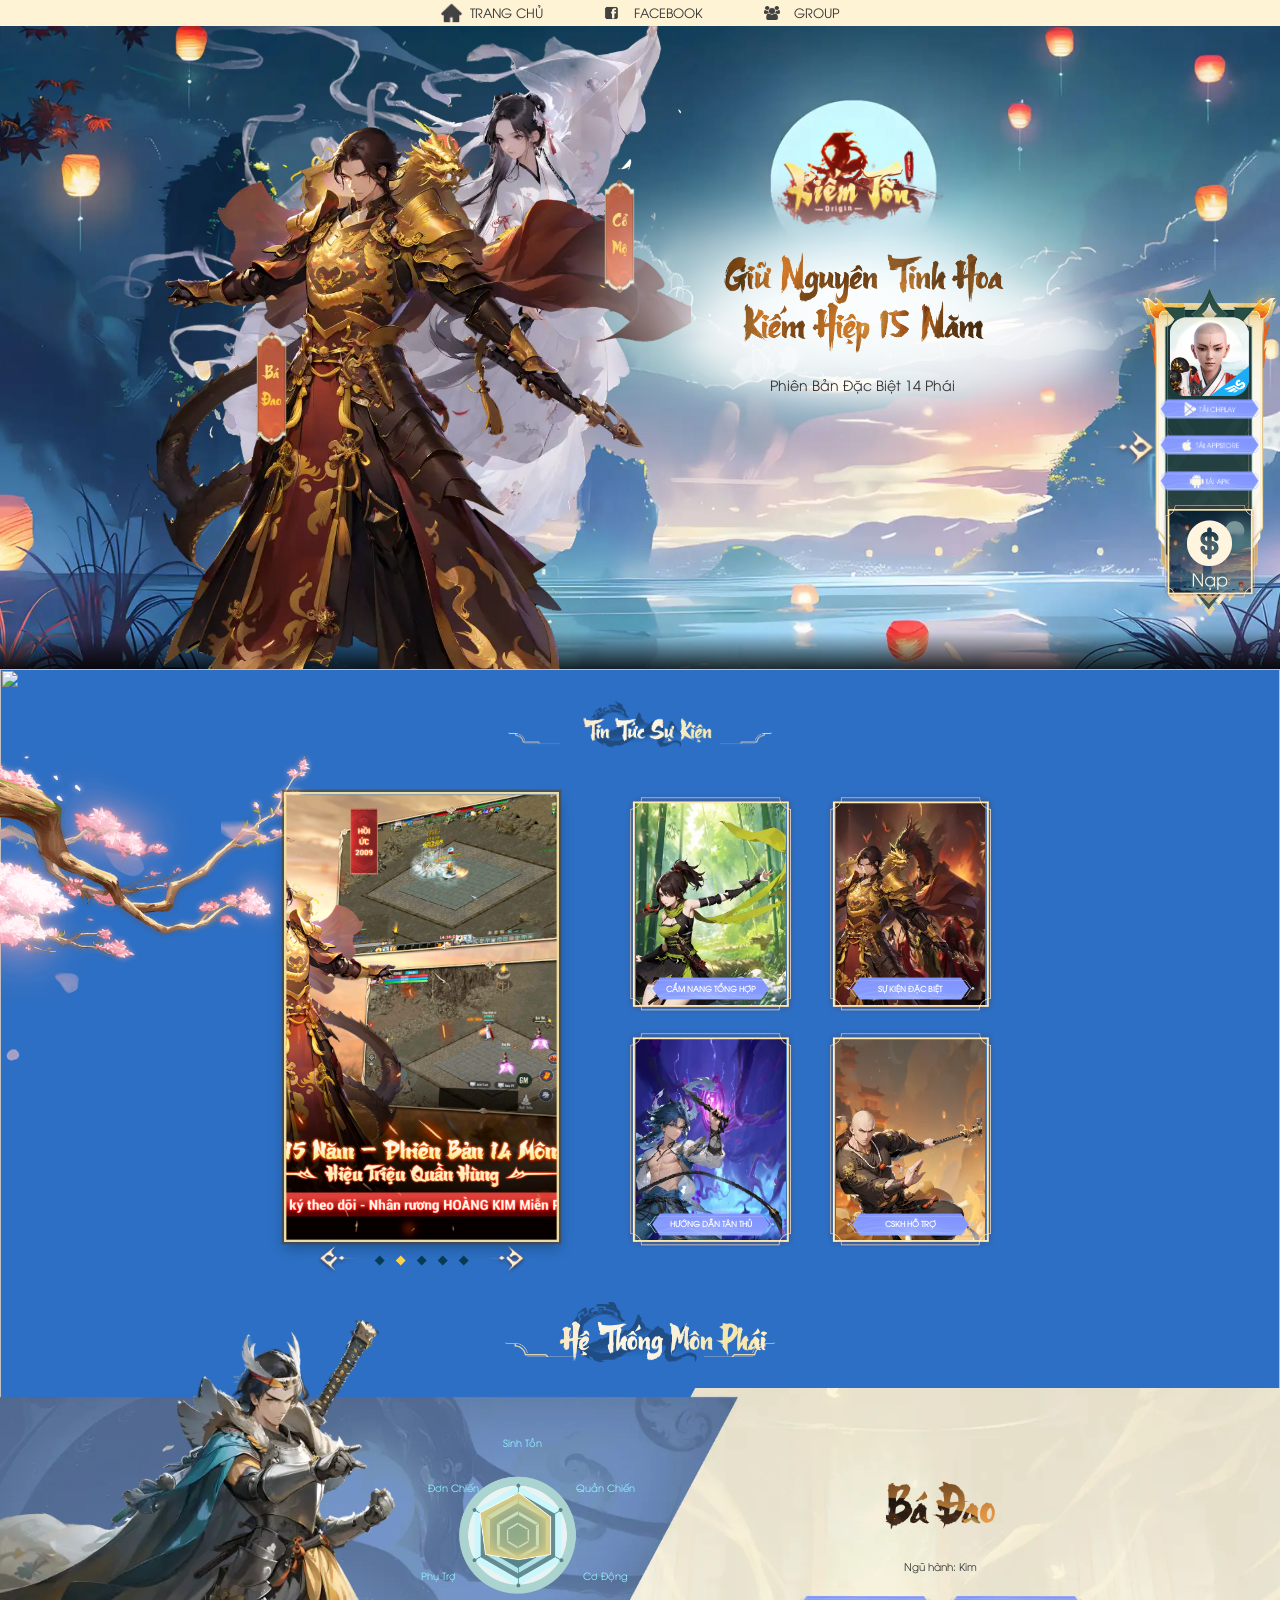
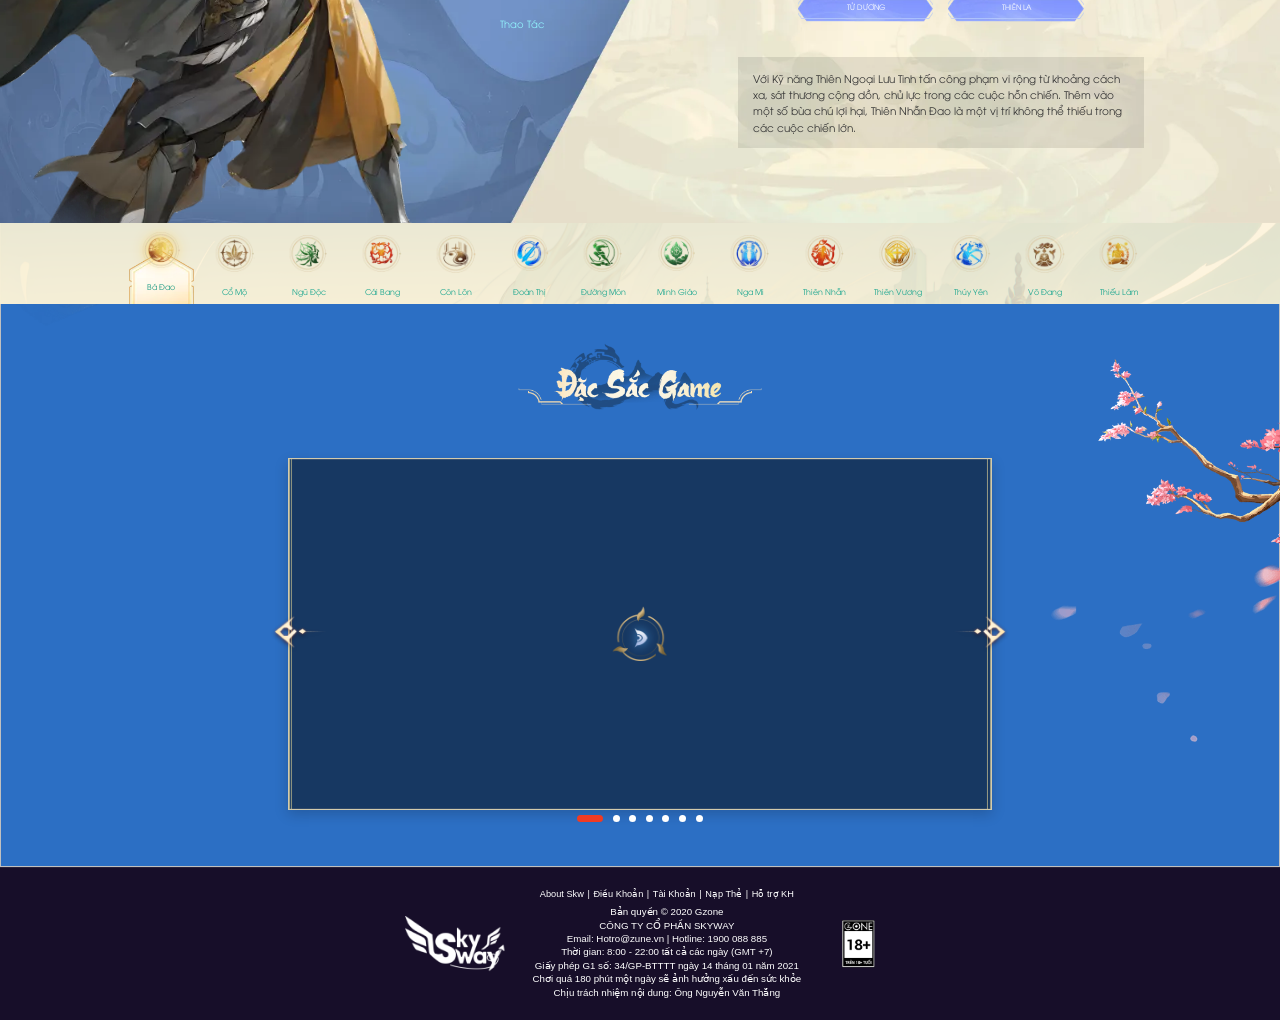
==== commit 0ca553a9: "optimize html css js" ====
--- a/index.html
+++ b/index.html
@@ -1,462 +1,309 @@
+
 <!DOCTYPE html>
 <html lang="vi">
 <head>
   <meta charset="UTF-8">
   <meta name="viewport" content="width=device-width, initial-scale=1.0">
   <title>Kiếm Tôn Origin</title>
-  
+
   <link rel="stylesheet" href="https://cdn.jsdelivr.net/npm/swiper@11/swiper-bundle.min.css">
   <link rel="stylesheet" href="style.css">
 </head>
 
 <body>
-
   <header class="site-header">
-    <a href="index.html" class="header-item home">
-  <img src="public/header/home.webp" alt="">
-  <span>Trang chủ</span>
-</a>
-
-   <a href="https://www.facebook.com/..." class="header-item fb" target="_blank" rel="noopener noreferrer">
-  <img src="public/header/fb.webp" alt="">
-  <span>Facebook</span>
-</a>
-
-<a href="https://www.facebook.com/groups/..." class="header-item group" target="_blank" rel="noopener noreferrer">
-  <img src="public/header/group.webp" alt="">
-  <span>Group</span>
-</a>
+    <a href="index.html" class="header-item">
+      <img src="public/header/home.webp" alt="Trang chủ">
+      <span>Trang chủ</span>
+    </a>
+
+    <a href="https://www.facebook.com/..." class="header-item" target="_blank" rel="noopener noreferrer">
+      <img src="public/header/fb.webp" alt="Facebook">
+      <span>Facebook</span>
+    </a>
+
+    <a href="https://www.facebook.com/groups/..." class="header-item" target="_blank" rel="noopener noreferrer">
+      <img src="public/header/group.webp" alt="Group">
+      <span>Group</span>
+    </a>
   </header>
 
-  <div class="tab1">
-    <div class="background">
-      <img src="public/tab1/bg-desktop.webp" class="bg-desktop" alt="">
-      <img src="public/tab1/bg-mobile.webp" class="bg-mobile" alt="">
+  <main>
+    <!-- TAB 1 -->
+    <section class="tab1">
+      <div class="background">
+        <img src="public/tab1/bg-desktop.webp" class="bg-desktop" alt="">
+        <img src="public/tab1/bg-mobile.webp" class="bg-mobile" alt="">
+      </div>
+
+      <div class="tab1-left">
+        <div class="character-male">
+          <img src="public/tab1/nv-nam.webp" alt="Nhân vật nam">
+        </div>
+
+        <div class="character-female">
+          <img src="public/tab1/nv-nu.webp" alt="Nhân vật nữ">
+        </div>
+
+        <div class="sect sect-male">
+          <img src="public/tab1/bá đao.webp" alt="Bá Đao">
+        </div>
+
+        <div class="sect sect-female">
+          <img src="public/tab1/cổ mộ.webp" alt="Cổ Mộ">
+        </div>
+      </div>
+
+      <div class="tab1-right">
+        <div class="logo">
+          <img src="public/tab1/logo.webp" alt="Kiếm Tôn Origin">
+        </div>
+
+        <div class="slogan">
+          <img src="public/tab1/clould.webp" class="slogan-cloud" alt="">
+          <img src="public/tab1/t_n.webp" class="slogan-img" alt="">
+          <p>Phiên Bản Đặc Biệt 14 Phái</p>
+        </div>
+      </div>
+
+      <div class="download-mobile">
+        <button type="button" aria-label="Tải game">
+          <img src="public/tab1/hẹn ước kiếm tôn.webp" alt="Hẹn ước Kiếm Tôn">
+        </button>
+      </div>
+    </section>
+
+    <div class="landing">
+      <div class="landing__bg landing__bg--desktop">
+        <img src="public/tab2/landing desktop.webp" alt="">
+      </div>
+
+      <div class="landing__bg landing__bg--mobile">
+        <img src="public/tab2/landing mobile.webp" alt="">
+      </div>
+
+      <!-- TAB 2 -->
+      <section class="tab2" id="tab2">
+        <img src="public/tab2/peach.webp" class="tab2__peach" alt="" loading="lazy" decoding="async">
+
+        <div class="tab2__title">
+          <img src="public/tab2/title-tab2.webp" alt="Tin tức" loading="lazy" decoding="async">
+        </div>
+
+        <div class="tab2__content">
+          <div class="tab2__left">
+            <div class="swiper tab2Swiper">
+              <div class="swiper-wrapper" id="tab2Slides"></div>
+            </div>
+
+            <div class="tab2__controls">
+              <button type="button" class="tab2__arrow tab2__arrow--prev" aria-label="Slide trước">
+                <img src="public/tab2/left.webp" alt="">
+              </button>
+
+              <div class="tab2__dots"></div>
+
+              <button type="button" class="tab2__arrow tab2__arrow--next" aria-label="Slide sau">
+                <img src="public/tab2/right.webp" alt="">
+              </button>
+            </div>
+          </div>
+
+          <div class="tab2-right" id="tab2Cards"></div>
+        </div>
+      </section>
+
+      <!-- TAB 2 DETAIL -->
+      <section class="tab2-detail" id="tab2Detail">
+        <img class="tab2-detail__dao" src="public/tab2/peach.webp" alt="" aria-hidden="true" loading="lazy" decoding="async">
+
+        <div class="tab2-detail__nav" id="tab2DetailNav"></div>
+
+        <div class="tab2-detail__box">
+          <div class="tab2-detail__breadcrumb">
+            <a href="index.html#tab2" class="tab2-detail__home">Trang chủ</a>
+            <span>/</span>
+            <span id="tab2DetailTitle">Tin Tức</span>
+          </div>
+
+          <div class="tab2-detail__content" id="tab2DetailContent">
+            Nội dung tin tức hiển thị tại đây.
+          </div>
+        </div>
+      </section>
+
+      <!-- TAB 3 -->
+      <section class="tab3">
+        <div class="tab3__title">
+          <img src="public/tab3/title-tab3.webp" alt="Môn phái" loading="lazy" decoding="async">
+        </div>
+
+        <div class="tab3__body">
+          <div class="tab3__bg">
+            <img src="public/tab3/bg-content.webp" class="tab3__bg-desktop" alt="" loading="lazy" decoding="async">
+            <img src="public/tab3/bg-tab3=mobile.webp" class="tab3__bg-mobile" alt="" loading="lazy" decoding="async">
+          </div>
+
+          <div class="tab3__main">
+            <div class="tab3__hero tab3__hero--ba-dao" id="tab3Hero">
+              <img id="tab3HeroImg" src="public/tab3/nv-badao.webp" alt="Bá Đao" loading="lazy" decoding="async">
+            </div>
+
+            <div class="tab3__stats">
+              <div class="tab3__radar">
+                <img id="tab3RadarImg" src="public/tab3/cs badao.webp" alt="Chỉ số Bá Đao" loading="lazy" decoding="async">
+
+                <span class="stat-label stat-label--top">Sinh Tồn</span>
+                <span class="stat-label stat-label--right-top">Quần Chiến</span>
+                <span class="stat-label stat-label--right-bottom">Cơ Động</span>
+                <span class="stat-label stat-label--bottom">Thao Tác</span>
+                <span class="stat-label stat-label--left-bottom">Phụ Trợ</span>
+                <span class="stat-label stat-label--left-top">Đơn Chiến</span>
+              </div>
+            </div>
+
+            <div class="tab3__info">
+              <div class="tab3__name">
+                <img id="tab3NameImg" src="public/tab3/text badao.webp" alt="Bá Đao" loading="lazy" decoding="async">
+              </div>
+
+              <p class="tab3__element">Ngũ hành: <span id="tab3Element">Kim</span></p>
+
+              <div class="tab3__tags">
+                <div class="tab3__tag">
+                  <img src="public/tab3/tt.webp" alt="" loading="lazy" decoding="async">
+                  <span id="tab3Tag1">Tử Dương</span>
+                </div>
+
+                <div class="tab3__tag">
+                  <img src="public/tab3/tt.webp" alt="" loading="lazy" decoding="async">
+                  <span id="tab3Tag2">Thiên La</span>
+                </div>
+              </div>
+
+              <p id="tab3Desc" class="tab3__desc">
+                Với kỹ năng Thiên Ngoại Lưu Tinh tấn công phạm vi rộng từ khoảng cách xa, sát thương cộng dồn, chủ lực trong các cuộc hỗn chiến.
+              </p>
+            </div>
+          </div>
+        </div>
+
+        <div class="tab3__nav-wrap">
+          <div class="tab3__nav-bg">
+            <img src="public/tab3/bg nutds.webp" alt="" loading="lazy" decoding="async">
+          </div>
+
+          <div class="tab3__nav" id="tab3Nav"></div>
+        </div>
+      </section>
+
+      <!-- TAB 4 -->
+      <section class="tab4">
+        <img src="public/tab4/cay-dao.webp" class="tab4__peach" alt="" loading="lazy" decoding="async">
+
+        <div class="tab4__title">
+          <img src="public/tab4/title-tab4.webp" alt="Đặc Sắc Game" loading="lazy" decoding="async">
+        </div>
+
+        <div class="tab4__slider">
+          <div class="swiper tab4Swiper">
+            <div class="swiper-wrapper" id="tab4Slides"></div>
+          </div>
+
+          <button type="button" class="tab4__center-btn" aria-label="Xem chi tiết">
+            <img src="public/tab4/btn-center.webp" alt="">
+          </button>
+
+          <button type="button" class="tab4__arrow tab4__arrow--prev" aria-label="Slide trước">
+            <img src="public/tab2/left.webp" alt="">
+          </button>
+
+          <button type="button" class="tab4__arrow tab4__arrow--next" aria-label="Slide sau">
+            <img src="public/tab2/right.webp" alt="">
+          </button>
+        </div>
+
+        <div class="tab4__dots"></div>
+      </section>
     </div>
-
-    <div class="tab1-left">
-      <div class="character-male">
-        <img src="public/tab1/nv-nam.webp" alt="">
-      </div>
-
-      <div class="character-female">
-        <img src="public/tab1/nv-nu.webp" alt="">
-      </div>
-
-      <div class="sect sect-male">
-        <img src="public/tab1/bá đao.webp" alt="">
-      </div>
-
-      <div class="sect sect-female">
-        <img src="public/tab1/cổ mộ.webp" alt="">
+  </main>
+
+  <!-- NAV RIGHT -->
+  <aside class="nav-right desk" id="navRight">
+    <button class="nav-right__toggle nav-right__toggle--close js-toggle-nav-right" type="button" aria-label="Thu hẹp">
+      <img src="public/tab2/right.webp" alt="">
+    </button>
+
+    <div class="nav-right__panel">
+      <img class="nav-right__bg" src="public/nav/bg.webp" alt="" loading="lazy" decoding="async">
+
+      <div class="nav-right__downloads">
+        <a href="https://bit.ly/GGPlayVoKiemOrigin" target="_blank" rel="noopener noreferrer">
+          <img src="public/nav/dl ch play.webp" alt="Google Play" loading="lazy" decoding="async">
+        </a>
+
+        <a href="https://apps.apple.com/vn/app/id6476908221" target="_blank" rel="noopener noreferrer">
+          <img src="public/nav/dl app store.webp" alt="App Store" loading="lazy" decoding="async">
+        </a>
+
+        <a href="https://apkpure.com/vn/ki%E1%BA%BFm-t%C3%B4n-origin/skywave.kiemton.origin/download" target="_blank" rel="noopener noreferrer">
+          <img src="public/nav/dl apk.webp" alt="Android APK" loading="lazy" decoding="async">
+        </a>
+
+        <a href="https://pay.zoneplay.vn/" target="_blank" rel="noopener noreferrer">
+          <img src="public/nav/nạp.webp" alt="Nạp thẻ" loading="lazy" decoding="async">
+        </a>
       </div>
     </div>
 
-    <div class="tab1-right">
-      <div class="logo">
-        <img src="public/tab1/logo.webp" alt="">
-      </div>
-
-      <div class="slogan">
-        <img src="public/tab1/clould.webp" class="slogan-cloud" alt="">
-        <img src="public/tab1/t_n.webp" class="slogan-img" alt="">
-        <p>Phiên Bản Đặc Biệt 14 Phái</p>
-      </div>
-    </div>
-
-    <div class="download-mobile">
-      <button type="button">
-        <img src="public/tab1/hẹn ước kiếm tôn.webp" alt="">
-      </button>
-    </div>
-  </div>
-
-  <div class="landing">
-    <div class="landing__bg landing__bg--desktop">
-      <img src="public/tab2/landing desktop.webp" alt="">
-    </div>
-
-    <div class="landing__bg landing__bg--mobile">
-      <img src="public/tab2/landing mobile.webp" alt="">
-    </div>
-
-   <div class="tab2" id="tab2">
-      <img src="public/tab2/peach.webp" class="tab2__peach" alt="">
-      <div class="tab2__title">
-        <img src="public/tab2/title-tab2.webp" alt="">
-      </div>
-
-      <div class="tab2__content">
-        <div class="tab2__left">
-  <div class="swiper tab2Swiper">
-    <div class="swiper-wrapper">
-      <div class="swiper-slide">
-        <img src="public/tab2/slide.webp" alt="">
-      </div>
-
-      <div class="swiper-slide">
-        <img src="public/tab2/slide.webp" alt="">
-      </div>
-
-      <div class="swiper-slide">
-        <img src="public/tab2/slide.webp" alt="">
-      </div>
-
-      <div class="swiper-slide">
-        <img src="public/tab2/slide.webp" alt="">
-      </div>
-      <div class="swiper-slide">
-  <img src="public/tab2/slide.webp" alt="">
-</div>
-    </div>
-  </div>
-
-  <div class="tab2__controls">
-    <button type="button" class="tab2__arrow tab2__arrow--prev">
+    <button class="nav-right__toggle nav-right__toggle--open js-toggle-nav-right" type="button" aria-label="Mở rộng">
       <img src="public/tab2/left.webp" alt="">
     </button>
-
-    <div class="tab2__dots"></div>
-
-    <button type="button" class="tab2__arrow tab2__arrow--next">
-      <img src="public/tab2/right.webp" alt="">
-    </button>
-  </div>
-</div>
-
-        <div class="tab2-right">
-  <div class="item-tab2 item-tab2--tin-tuc js-open-tab2-detail" data-detail="tin-tuc">
-    <div class="item-mask item-mask--tin-tuc">
-      <div class="item-bg item-bg--tin-tuc">
-        <img src="public/tab2/1.webp" alt="">
-      </div>
-
-      <div class="item-nv item-nv--tin-tuc">
-        <img src="public/tab2/nv1.webp" alt="">
+  </aside>
+
+  <footer class="site-footer">
+    <div class="site-footer__inner">
+      <div class="site-footer__brand">
+        <div class="site-footer__logo">
+          <img src="public/ft/skyway.webp" alt="Skyway" loading="lazy" decoding="async">
+        </div>
+
+        <div class="site-footer__badge site-footer__badge--mobile">
+          <img src="public/ft/18+ft.webp" alt="18+" loading="lazy" decoding="async">
+        </div>
+      </div>
+
+      <div class="site-footer__content">
+        <div class="site-footer__links">
+          <a href="https://gzoneglobal.com/about-us.html" target="_blank" rel="noopener noreferrer">About Skw</a>
+          <span>|</span>
+          <a href="https://gzoneglobal.com/terms.html#" target="_blank" rel="noopener noreferrer">Điều Khoản</a>
+          <span>|</span>
+          <a href="#" aria-disabled="true">Tài Khoản</a>
+          <span>|</span>
+          <a href="https://pay.zoneplay.vn/" target="_blank" rel="noopener noreferrer">Nạp Thẻ</a>
+          <span>|</span>
+          <a href="https://gzoneglobal.com/contact.html" target="_blank" rel="noopener noreferrer">Hỗ trợ KH</a>
+        </div>
+
+        <div class="site-footer__text">
+          <p>Bản quyền © 2020 Gzone</p>
+          <p>CÔNG TY CỔ PHẦN SKYWAY</p>
+          <p>Email: Hotro@zune.vn | Hotline: 1900 088 885</p>
+          <p>Thời gian: 8:00 - 22:00 tất cả các ngày (GMT +7)</p>
+          <p>Giấy phép G1 số: 34/GP-BTTTT ngày 14 tháng 01 năm 2021</p>
+          <p>Chơi quá 180 phút một ngày sẽ ảnh hưởng xấu đến sức khỏe</p>
+          <p>Chịu trách nhiệm nội dung: Ông Nguyễn Văn Thắng</p>
+        </div>
+      </div>
+
+      <div class="site-footer__badge site-footer__badge--desktop">
+        <img src="public/ft/18+ft.webp" alt="18+" loading="lazy" decoding="async">
       </div>
     </div>
-
-    <div class="item-khung item-khung--tin-tuc">
-      <img src="public/tab2/khung.webp" alt="">
-    </div>
-
-    <button type="button" class="item-button item-button--tin-tuc">
-      <img src="public/tab2/button-text.webp" alt="">
-      <span>Cẩm Nang Tổng Hợp</span>
-    </button>
-  </div>
-
-  <div class="item-tab2 item-tab2--su-kien js-open-tab2-detail" data-detail="su-kien">
-    <div class="item-mask item-mask--su-kien">
-      <div class="item-bg item-bg--su-kien">
-        <img src="public/tab2/3.webp" alt="">
-      </div>
-
-      <div class="item-nv item-nv--su-kien">
-        <img src="public/tab2/nv2.webp" alt="">
-      </div>
-    </div>
-
-    <div class="item-khung item-khung--su-kien">
-      <img src="public/tab2/khung.webp" alt="">
-    </div>
-
-    <button type="button" class="item-button item-button--su-kien">
-      <img src="public/tab2/button-text.webp" alt="">
-      <span>Sự Kiện Đặc Biệt</span>
-    </button>
-  </div>
-
-  <div class="item-tab2 item-tab2--thong-bao js-open-tab2-detail" data-detail="thong-bao">
-    <div class="item-mask item-mask--thong-bao">
-      <div class="item-bg item-bg--thong-bao">
-        <img src="public/tab2/2.webp" alt="">
-      </div>
-
-      <div class="item-nv item-nv--thong-bao">
-        <img src="public/tab2/nv3.webp" alt="">
-      </div>
-    </div>
-
-    <div class="item-khung item-khung--thong-bao">
-      <img src="public/tab2/khung.webp" alt="">
-    </div>
-
-    <button type="button" class="item-button item-button--thong-bao">
-      <img src="public/tab2/button-text.webp" alt="">
-      <span>Hướng Dẫn Tân Thủ</span>
-    </button>
-  </div>
-
-  <div class="item-tab2 item-tab2--cskh" data-detail="cskh">
-    <div class="item-mask item-mask--cskh">
-      <div class="item-bg item-bg--cskh">
-        <img src="public/tab2/4.webp" alt="">
-      </div>
-
-      <div class="item-nv item-nv--cskh">
-        <img src="public/tab2/nv4.webp" alt="">
-      </div>
-    </div>
-
-    <div class="item-khung item-khung--cskh">
-      <img src="public/tab2/khung.webp" alt="">
-    </div>
-
-    <button type="button" class="item-button item-button--cskh">
-      <img src="public/tab2/button-text.webp" alt="">
-      <span>CSKH Hỗ Trợ</span>
-    </button>
-  </div>
-</div>
-      </div>
-    </div>
-
-
-<div class="tab2-detail" id="tab2Detail">
-
-  <img class="tab2-detail__dao" src="public/tab2/peach.webp" alt="" aria-hidden="true">
-
-  <div class="tab2-detail__nav">
-    <button class="tab2-detail__nav-btn is-active" type="button" data-detail="tin-tuc">
-      <img src="public/tab2/button-text.webp" alt="">
-      <span>Tin Tức</span>
-    </button>
-
-    <button class="tab2-detail__nav-btn" type="button" data-detail="su-kien">
-      <img src="public/tab2/button-text.webp" alt="">
-      <span>Sự Kiện</span>
-    </button>
-
-    <button class="tab2-detail__nav-btn" type="button" data-detail="thong-bao">
-      <img src="public/tab2/button-text.webp" alt="">
-      <span>Thông Báo</span>
-    </button>
-  </div>
-
-  <div class="tab2-detail__box">
-    <div class="tab2-detail__breadcrumb">
-      <a href="index.html#tab2" class="tab2-detail__home">Trang chủ</a>
-      <span>/</span>
-      <span id="tab2DetailTitle">Tin Tức</span>
-    </div>
-
-    <div class="tab2-detail__content" id="tab2DetailContent">
-      Nội dung tin tức hiển thị tại đây.
-    </div>
-  </div>
-</div>
-
-
-
-<div class="tab3">
-
-  <div class="tab3__title">
-    <img src="public/tab3/title-tab3.webp" alt="">
-  </div>
-
- 
-  <div class="tab3__body">
-   <div class="tab3__bg">
-  <img src="public/tab3/bg-content.webp" class="tab3__bg-desktop" alt="">
-  <img src="public/tab3/bg-tab3=mobile.webp" class="tab3__bg-mobile" alt="">
-</div>
-
-    <div class="tab3__main">
-     <div class="tab3__hero tab3__hero--ba-dao" id="tab3Hero">
-  <img id="tab3HeroImg" src="public/tab3/nv-badao.webp" alt="">
-</div>
-
-      <div class="tab3__stats">
-        <div class="tab3__radar">
-          <img id="tab3RadarImg" src="public/tab3/cs badao.webp" alt="">
-
-          <span class="stat-label stat-label--top">Sinh Tồn</span>
-          <span class="stat-label stat-label--right-top">Quần Chiến</span>
-          <span class="stat-label stat-label--right-bottom">Cơ Động</span>
-          <span class="stat-label stat-label--bottom">Thao Tác</span>
-          <span class="stat-label stat-label--left-bottom">Phụ Trợ</span>
-          <span class="stat-label stat-label--left-top">Đơn Chiến</span>
-        </div>
-      </div>
-
-      <div class="tab3__info">
-        <div class="tab3__name">
-  <img id="tab3NameImg" src="public/tab3/text badao.webp" alt="Bá Đao">
-</div>
-
-        <p class="tab3__element">
-          Ngũ hành: <span id="tab3Element">Kim</span>
-        </p>
-
-        <div class="tab3__tags">
-          <div class="tab3__tag">
-            <img src="public/tab3/tt.webp" alt="">
-            <span id="tab3Tag1">Từ Đường</span>
-          </div>
-
-          <div class="tab3__tag">
-            <img src="public/tab3/tt.webp" alt="">
-            <span id="tab3Tag2">Thiên La</span>
-          </div>
-        </div>
-
-        <p id="tab3Desc" class="tab3__desc">
-          Với kỹ năng Thiên Ngoại Lưu Tinh tấn công phạm vi rộng từ khoảng cách xa, sát thương cộng dồn, chủ lực trong các cuộc hỗn chiến.
-        </p>
-      </div>
-    </div>
-  </div>
-
-  <!-- NAV RIÊNG: 14 nút môn phái + bg riêng -->
-
-<div class="tab3__nav-wrap">
-  <div class="tab3__nav-bg">
-    <img src="public/tab3/bg nutds.webp" alt="">
-  </div>
-
-  <div class="tab3__nav" id="tab3Nav"></div>
-</div>
-</div>
-
-<div class="tab4">
-  <img src="public/tab4/cay-dao.webp" class="tab4__peach" alt="">
-
-  <div class="tab4__title">
-    <img src="public/tab4/title-tab4.webp" alt="Đặc Sắc Game">
-  </div>
-
-  <div class="tab4__slider">
-    <div class="swiper tab4Swiper">
-      <div class="swiper-wrapper">
-        <div class="swiper-slide">
-          <img src="public/tab4/slide.webp" alt="">
-        </div>
-
-        <div class="swiper-slide">
-          <img src="public/tab4/slide.webp" alt="">
-        </div>
-
-        <div class="swiper-slide">
-          <img src="public/tab4/slide.webp" alt="">
-        </div>
-
-        <div class="swiper-slide">
-          <img src="public/tab4/slide.webp" alt="">
-        </div>
-
-        <div class="swiper-slide">
-          <img src="public/tab4/slide.webp" alt="">
-        </div>
-
-        <div class="swiper-slide">
-          <img src="public/tab4/slide.webp" alt="">
-        </div>
-        <div class="swiper-slide">
-          <img src="public/tab4/slide.webp" alt="">
-        </div>
-      </div>
-    </div>
-
-    <button type="button" class="tab4__center-btn">
-      <img src="public/tab4/btn-center.webp" alt="">
-    </button>
-
-    <button type="button" class="tab4__arrow tab4__arrow--prev">
-      <img src="public/tab2/left.webp" alt="">
-    </button>
-
-    <button type="button" class="tab4__arrow tab4__arrow--next">
-      <img src="public/tab2/right.webp" alt="">
-    </button>
-  </div>
-
-  <div class="tab4__dots"></div>
-</div>
-
-
-
-  </div>
-
-
-  <div class="nav-right desk" id="navRight">
-  <button class="nav-right__toggle nav-right__toggle--close" type="button" onclick="toggleNavRight()" aria-label="Thu hẹp">
-    <img src="public/tab2/right.webp" alt="">
-  </button>
-
-  <div class="nav-right__panel">
-    <img class="nav-right__bg" src="public/nav/bg.webp" alt="">
-
-    <div class="nav-right__downloads">
-      <a href="https://bit.ly/GGPlayVoKiemOrigin">
-        <img src="public/nav/dl ch play.webp" alt="Google Play">
-      </a>
-
-      <a href="https://apps.apple.com/vn/app/id6476908221">
-        <img src="public/nav/dl app store.webp" alt="App Store">
-      </a>
-
-      <a href="https://apkpure.com/vn/ki%E1%BA%BFm-t%C3%B4n-origin/skywave.kiemton.origin/download">
-        <img src="public/nav/dl apk.webp" alt="Android">
-      </a>
-
-      <a href="https://pay.zoneplay.vn/">
-        <img src="public/nav/nạp.webp" alt="">
-      </a>
-    </div>
-
-    
-  </div>
-
-  <button class="nav-right__toggle nav-right__toggle--open" type="button" onclick="toggleNavRight()" aria-label="Mở rộng">
-    <img src="public/tab2/left.webp" alt="">
-  </button>
-</div>
-
-<footer class="site-footer">
-  <div class="site-footer__inner">
-    <div class="site-footer__brand">
-      <div class="site-footer__logo">
-        <img src="public/ft/skyway.webp" alt="Skyway">
-      </div>
-
-      <div class="site-footer__badge site-footer__badge--mobile">
-        <img src="public/ft/18+ft.webp" alt="18+">
-      </div>
-    </div>
-
-    <div class="site-footer__content">
-      <div class="site-footer__links">
-        <a href="https://gzoneglobal.com/about-us.html">About Skw</a>
-        <span>|</span>
-        <a href="https://gzoneglobal.com/terms.html#">Điều Khoản</a>
-        <span>|</span>
-        <a href="">Tài Khoản</a>
-        <span>|</span>
-        <a href="https://pay.zoneplay.vn/">Nạp Thẻ</a>
-        <span>|</span>
-        <a href="https://gzoneglobal.com/contact.html">Hỗ trợ KH</a>
-      </div>
-
-      <div class="site-footer__text">
-        <p>Bản quyền © 2020 Gzone</p>
-        <p>CÔNG TY CỔ PHẦN SKYWAY</p>
-        <p>Email: Hotro@zune.vn | Hotline: 1900 088 885</p>
-        <p>Thời gian: 8:00 - 22:00 tất cả các ngày (GMT +7)</p>
-        <p>Giấy phép G1 số: 34/GP-BTTTT ngày 14 tháng 01 năm 2021</p>
-        <p>Chơi quá 180 phút một ngày sẽ ảnh hưởng xấu đến sức khỏe</p>
-        <p>Chịu trách nhiệm nội dung: Ông Nguyễn Văn Thắng</p>
-      </div>
-    </div>
-
-    <div class="site-footer__badge site-footer__badge--desktop">
-      <img src="public/ft/18+ft.webp" alt="18+">
-    </div>
-  </div>
-</footer>
-
+  </footer>
 
   <script src="https://cdn.jsdelivr.net/npm/swiper@11/swiper-bundle.min.js"></script>
-<script src="main.js"></script>
+  <script src="main.js"></script>
 </body>
-</html>+</html>
--- a/style.css
+++ b/style.css
@@ -40,6 +40,25 @@
 b,
 strong {
   font-family: "UTM Avo", Arial, sans-serif;
+}
+
+button,
+a,
+.header-item,
+.item-tab2,
+.item-button,
+.tab2__arrow,
+.tab2-detail__nav-btn,
+.tab3__sect-btn,
+.tab3__tag,
+.tab4__center-btn,
+.tab4__arrow,
+.nav-right__toggle,
+.nav-right__downloads a,
+.nav-right__top,
+.download-mobile button {
+  touch-action: manipulation;
+  -webkit-tap-highlight-color: transparent;
 }
 
 /* ================= HEADER ================= */
@@ -68,6 +87,7 @@
   line-height: 1;
   text-transform: uppercase;
   color: #333;
+  text-decoration: none;
   cursor: pointer;
   transition: transform 0.18s ease, filter 0.18s ease;
 }
@@ -76,11 +96,6 @@
   width: 1.75vw;
   height: 1.75vw;
   object-fit: contain;
-}
-
-.header-item:hover {
-  transform: translateY(-0.08vw);
-  filter: brightness(1.12);
 }
 
 /* ================= TAB 1 ================= */
@@ -174,15 +189,10 @@
   margin-bottom: 0.5vw;
 }
 
-.logo img {
-  display: block;
-  width: 100%;
-}
-
 .slogan {
   position: relative;
-  width: 100%;
   left: 7%;
+  width: 100%;
 }
 
 .slogan::before {
@@ -244,132 +254,6 @@
   display: none;
 }
 
-/* ================= TAB 1 MOBILE ================= */
-
-@media (max-width: 767px) {
-  .site-header {
-    height: 7.8vw;
-    gap: 7vw;
-  }
-
-  .header-item {
-    gap: 1.2vw;
-    font-size: 2.5vw;
-  }
-
-  .header-item img {
-    width: 5vw;
-    height: 5vw;
-  }
-
-  .bg-desktop {
-    display: none;
-  }
-
-  .bg-mobile {
-    display: block;
-    width: 100%;
-    height: auto;
-  }
-
-  .tab1-right {
-    left: 50%;
-    right: auto;
-    top: 8.5%;
-    width: 82%;
-    transform: translateX(-50%);
-  }
-
-  .logo {
-    width: 40%;
-    margin-bottom: 2vw;
-  }
-
-  .slogan {
-    width: 100%;
-    left: 0;
-  }
-
-  .slogan::before {
-    width: 120%;
-    height: 115%;
-    filter: blur(5vw);
-  }
-
-  .slogan-cloud {
-    filter: brightness(1.9) contrast(1.18) saturate(0.75);
-  }
-
-  .slogan-img {
-    left: 50%;
-    top: 45%;
-    width: 83%;
-  }
-
-  .slogan p {
-    left: 50%;
-    top: 70%;
-    font-size: 1.95vw;
-    font-weight: 700;
-  }
-
-  .tab1-left {
-    left: 50%;
-    bottom: 2%;
-    width: 124%;
-    height: 74%;
-    transform: translateX(-50%);
-  }
-
-  .character-male {
-    left: -15%;
-    bottom: -56%;
-    width: 113%;
-    z-index: 8;
-  }
-
-  .character-female {
-    right: 0;
-    bottom: -5%;
-    width: 100%;
-    z-index: 7;
-  }
-
-  .sect {
-    width: 5%;
-  }
-
-  .sect-male {
-    left: 13%;
-    top: 54%;
-  }
-
-  .sect-female {
-    right: 16%;
-    top: 54%;
-  }
-
-  .download-mobile {
-    position: absolute;
-    left: 50%;
-    bottom: 6%;
-    width: 55%;
-    z-index: 50;
-    display: block;
-    transform: translateX(-50%);
-  }
-
-  .download-mobile button,
-  .download-mobile button img {
-    display: block;
-    width: 100%;
-  }
-
-  .download-mobile button:active {
-    transform: scale(0.96);
-  }
-}
-
 /* ================= LANDING BACKGROUND ================= */
 
 .landing {
@@ -399,16 +283,6 @@
 
 .landing__bg--mobile {
   display: none;
-}
-
-@media (max-width: 767px) {
-  .landing__bg--desktop {
-    display: none;
-  }
-
-  .landing__bg--mobile {
-    display: block;
-  }
 }
 
 /* ================= TAB 2 ================= */
@@ -440,7 +314,6 @@
 }
 
 .tab2__title img {
-  display: block;
   width: 24%;
 }
 
@@ -455,8 +328,6 @@
   gap: 8%;
 }
 
-/* TAB 2 LEFT / SWIPER */
-
 .tab2__left {
   position: relative;
   width: 33%;
@@ -478,7 +349,6 @@
 }
 
 .tab2Swiper .swiper-slide img {
-  display: block;
   width: 100%;
   height: auto;
 }
@@ -503,16 +373,6 @@
   align-items: center;
   justify-content: center;
   transition: transform 0.18s ease, filter 0.18s ease;
-}
-
-.tab2__arrow img {
-  display: block;
-  width: 100%;
-}
-
-.tab2__arrow:hover {
-  transform: scale(1.12);
-  filter: brightness(1.15);
 }
 
 .tab2__dots,
@@ -548,8 +408,6 @@
   background: #ffd14b;
 }
 
-/* TAB 2 RIGHT ITEMS */
-
 .tab2-right {
   position: relative;
   width: 44.5%;
@@ -603,11 +461,6 @@
   transition: transform 0.45s ease;
 }
 
-.item-nv img {
-  display: block;
-  width: 100%;
-}
-
 .item-khung {
   position: absolute;
   inset: 0;
@@ -629,16 +482,6 @@
   z-index: 8;
   transform: translateX(-50%);
   transition: transform 0.25s ease, filter 0.25s ease;
-}
-
-.item-tab2:hover .item-button {
-  transform: translateX(-50%) translateY(-6%) scale(1.04);
-  filter: brightness(1.08);
-}
-
-.item-button img {
-  display: block;
-  width: 100%;
 }
 
 .item-button span {
@@ -657,17 +500,56 @@
   pointer-events: none;
 }
 
-.item-tab2:hover .item-nv {
-  transform: translateX(-50%);
-}
-
-.item-tab2:hover .item-bg {
-  transform: translate(-58%, -50%);
-}
-
-.item-tab2:hover .item-button {
-  transform: translateX(-50%) scale(1.04);
-  filter: brightness(1.08);
+/* TAB 2 - chỉnh riêng từng ô */
+
+.item-tab2--tin-tuc .item-bg {
+  left: 45%;
+  top: 50%;
+  width: 132%;
+  height: 100%;
+}
+
+.item-tab2--su-kien .item-bg {
+  left: 45%;
+  top: 50%;
+  width: 135%;
+  height: 100%;
+}
+
+.item-tab2--thong-bao .item-bg,
+.item-tab2--cskh .item-bg {
+  left: 45%;
+  top: 50%;
+  width: 130%;
+  height: 100%;
+}
+
+.item-tab2--tin-tuc .item-nv {
+  left: 60%;
+  bottom: -50%;
+  width: 160%;
+  transform: translateX(-70%);
+}
+
+.item-tab2--su-kien .item-nv {
+  left: 60%;
+  bottom: -54%;
+  width: 160%;
+  transform: translateX(-70%);
+}
+
+.item-tab2--thong-bao .item-nv {
+  left: 50%;
+  bottom: -60%;
+  width: 160%;
+  transform: translateX(-70%);
+}
+
+.item-tab2--cskh .item-nv {
+  left: 50%;
+  bottom: -70%;
+  width: 160%;
+  transform: translateX(-70%);
 }
 
 /* TAB 2 DETAIL */
@@ -718,11 +600,6 @@
   width: 100%;
   cursor: pointer;
   transition: transform 0.2s ease, filter 0.2s ease;
-}
-
-.tab2-detail__nav-btn img {
-  display: block;
-  width: 100%;
 }
 
 .tab2-detail__nav-btn span {
@@ -739,7 +616,6 @@
   pointer-events: none;
 }
 
-.tab2-detail__nav-btn:hover,
 .tab2-detail__nav-btn.is-active {
   transform: scale(1.04);
   filter: brightness(1.12);
@@ -775,10 +651,6 @@
   text-decoration: none;
 }
 
-.tab2-detail__breadcrumb a:hover {
-  color: #ffe9a6;
-}
-
 .tab2-detail__breadcrumb span {
   color: #fff;
 }
@@ -787,144 +659,6 @@
   font-size: 0.95vw;
   line-height: 1.7;
   color: #fff;
-}
-
-/* TAB 2 MOBILE */
-
-@media (max-width: 767px) {
-  .tab2 {
-    min-height: 182vw;
-    padding-top: 4.5vw;
-    padding-bottom: 8vw;
-  }
-
-  .tab2__peach {
-    display: none;
-  }
-
-  .tab2__title img {
-    width: 62%;
-  }
-
-  .tab2__content {
-    width: 86%;
-    margin-top: 5vw;
-    flex-direction: column;
-    align-items: center;
-    gap: 0;
-  }
-
-  .tab2__left {
-    width: 78%;
-  }
-
-  .tab2Swiper {
-    border: 0.45vw solid rgba(255, 232, 168, 0.95);
-    box-shadow:
-      0 0 0 0.35vw rgba(92, 64, 24, 0.55),
-      0 1vw 2vw rgba(0, 0, 0, 0.28);
-  }
-
-  .tab2__controls {
-    bottom: -7.2vw;
-    width: 95%;
-    gap: 2.5vw;
-  }
-
-  .tab2__arrow {
-    width: 4.2vw;
-    height: 4.2vw;
-  }
-
-  .tab2__dots,
-  .tab2__dots.swiper-pagination-horizontal,
-  .swiper-horizontal > .swiper-pagination-bullets.tab2__dots {
-    gap: 4vw;
-  }
-
-  .tab2__dot {
-    width: 1.8vw;
-    height: 1.8vw;
-  }
-
-  .tab2-right {
-    width: 94%;
-    margin: 12vw auto 0;
-    grid-template-columns: repeat(2, 1fr);
-    column-gap: 8%;
-    row-gap: 4vw;
-  }
-
-  .item-button span {
-    font-size: 1.9vw;
-  }
-
-  .item-tab2:hover .item-nv {
-    transform: translateX(-62%);
-  }
-
-  .item-tab2:hover .item-bg {
-    transform: translate(-50%, -50%);
-  }
-
-  .item-tab2:hover .item-button {
-    transform: translateX(-50%);
-    filter: none;
-  }
-
-  .item-tab2:active {
-    transform: scale(0.97);
-  }
-
-  .tab2-detail {
-    width: 100%;
-    min-height: 100vh;
-    padding: 8vh 0 6vh;
-    overflow: hidden;
-  }
-
-  .tab2-detail__dao {
-    display: none;
-  }
-
-  .tab2-detail__nav {
-    width: 92vw;
-    margin: 0 auto 2.5vh;
-    gap: 2vw;
-    justify-content: center;
-  }
-
-  .tab2-detail__nav-btn {
-    width: 29vw;
-  }
-
-  .tab2-detail__nav-btn span {
-    font-size: 2.7vw;
-    line-height: 1;
-  }
-
-  .tab2-detail__box {
-    width: 90vw;
-    min-height: 58vh;
-    max-height: 68vh;
-    padding: 4vw 4.5vw;
-    overflow-y: auto;
-    border: 0.35vw solid #d6b46a;
-    box-shadow: inset 0 0 3vw rgba(255, 255, 255, 0.08);
-  }
-
-  .tab2-detail__breadcrumb {
-    gap: 1.5vw;
-    margin-bottom: 4vw;
-    font-size: 3.2vw;
-    line-height: 1.3;
-    flex-wrap: wrap;
-  }
-
-  .tab2-detail__content {
-    font-size: 3.35vw;
-    line-height: 1.65;
-  }
 }
 
 /* ================= TAB 3 ================= */
@@ -949,11 +683,6 @@
   padding-bottom: 1vw;
 }
 
-.tab3__title img {
-  display: block;
-  width: 100%;
-}
-
 .tab3__body {
   position: relative;
   width: 100%;
@@ -989,8 +718,6 @@
   min-height: 34vw;
 }
 
-/* ================= TAB 3 - HERO TỪNG MÔN PHÁI ================= */
-
 .tab3__hero {
   position: absolute;
   z-index: 5;
@@ -1000,11 +727,9 @@
 .tab3__hero img {
   position: relative;
   z-index: 21;
-  display: block;
-  width: 100%;
-}
-
-/* Chỉnh từng nhân vật ở đây */
+  width: 100%;
+}
+
 .tab3__hero--ba-dao {
   left: -8.5%;
   bottom: -25%;
@@ -1047,53 +772,31 @@
   width: 40%;
 }
 
-.tab3__hero--minh-giao {
-  left: 0%;
-  bottom: -8%;
-  width: 35%;
-}
-
-.tab3__hero--nga-mi {
-  left: 0%;
-  bottom: -10%;
-  width: 35%;
-}
-
-.tab3__hero--thien-nhan {
-  left: 0%;
-  bottom: -10%;
-  width: 35%;
-}
-
-.tab3__hero--thien-vuong {
-  left: 0%;
-  bottom: -10%;
-  width: 35%;
-}
-
-.tab3__hero--thuy-yen {
-  left: 0%;
-  bottom: -2%;
-  width: 35%;
-}
-
-.tab3__hero--vo-dang {
-  left: 0%;
-  bottom: -10%;
-  width: 35%;
-}
-
+.tab3__hero--minh-giao,
+.tab3__hero--nga-mi,
+.tab3__hero--thien-nhan,
+.tab3__hero--thien-vuong,
+.tab3__hero--thuy-yen,
+.tab3__hero--vo-dang,
 .tab3__hero--thieu-lam {
   left: 0%;
+  width: 35%;
+}
+
+.tab3__hero--minh-giao {
+  bottom: -8%;
+}
+
+.tab3__hero--nga-mi,
+.tab3__hero--thien-nhan,
+.tab3__hero--thien-vuong,
+.tab3__hero--vo-dang,
+.tab3__hero--thieu-lam {
   bottom: -10%;
-  width: 35%;
-}
-
-.tab3__hero img {
-  position: relative;
-  z-index: 21;
-  display: block;
-  width: 100%;
+}
+
+.tab3__hero--thuy-yen {
+  bottom: -2%;
 }
 
 .tab3__stats {
@@ -1110,7 +813,6 @@
 }
 
 .tab3__radar img {
-  display: block;
   width: 100%;
   margin: 0 auto;
 }
@@ -1171,11 +873,6 @@
   margin: 0 auto;
 }
 
-.tab3__name img {
-  display: block;
-  width: 100%;
-}
-
 .tab3__element {
   margin-top: 1.25vw;
   font-size: 0.82vw;
@@ -1195,11 +892,7 @@
 .tab3__tag {
   position: relative;
   width: 100%;
-}
-
-.tab3__tag img {
-  display: block;
-  width: 100%;
+  transition: filter 0.22s ease;
 }
 
 .tab3__tag span {
@@ -1227,8 +920,6 @@
   color: #333;
 }
 
-/* TAB 3 NAV */
-
 .tab3__nav-wrap {
   position: relative;
   width: 100%;
@@ -1270,7 +961,7 @@
   height: 5.2vw;
   overflow: visible;
   cursor: pointer;
-  transition: filter 0.2s ease;
+  transition: filter 0.2s ease, transform 0.2s ease;
 }
 
 .tab3__sect-icon {
@@ -1283,11 +974,6 @@
   transition: transform 0.22s ease;
 }
 
-.tab3__sect-icon img {
-  display: block;
-  width: 100%;
-}
-
 .tab3__sect-active-bg {
   position: absolute;
   left: 50%;
@@ -1298,11 +984,6 @@
   transform: translateX(-50%) translateY(10%);
   pointer-events: none;
   transition: opacity 0.22s ease, transform 0.22s ease;
-}
-
-.tab3__sect-active-bg img {
-  display: block;
-  width: 100%;
 }
 
 .tab3__sect-name {
@@ -1320,18 +1001,15 @@
   transition: color 0.2s ease, bottom 0.22s ease;
 }
 
-.tab3__sect-btn:hover .tab3__sect-active-bg,
 .tab3__sect-btn.is-active .tab3__sect-active-bg {
   opacity: 1;
   transform: translateX(-50%) translateY(0);
 }
 
-.tab3__sect-btn:hover .tab3__sect-icon,
 .tab3__sect-btn.is-active .tab3__sect-icon {
   transform: translateX(-50%) translateY(-8%);
 }
 
-.tab3__sect-btn:hover .tab3__sect-name,
 .tab3__sect-btn.is-active .tab3__sect-name {
   bottom: 10%;
   color: #1c9a85;
@@ -1341,9 +1019,652 @@
   filter: drop-shadow(0 0 0.45vw rgba(255, 199, 55, 0.95));
 }
 
-/* TAB 3 MOBILE */
+/* ================= TAB 4 ================= */
+
+.tab4 {
+  position: relative;
+  width: 100%;
+  min-height: 44vw;
+  overflow: hidden;
+  z-index: 2;
+}
+
+.tab4__peach {
+  position: absolute;
+  right: 0;
+  top: 9%;
+  width: 18%;
+  z-index: 2;
+  pointer-events: none;
+}
+
+.tab4__title {
+  position: relative;
+  z-index: 5;
+  width: 24%;
+  margin: 0 auto;
+  padding-top: 2vw;
+}
+
+.tab4__slider {
+  position: relative;
+  z-index: 5;
+  width: 55%;
+  margin: 1.4vw auto 0;
+  aspect-ratio: 896 / 449;
+  border: 0.12vw solid rgba(240, 220, 170, 0.85);
+  box-shadow:
+    inset 0 0 0 0.08vw rgba(255, 255, 255, 0.25),
+    0 0.4vw 1vw rgba(0, 0, 0, 0.18);
+  overflow: visible;
+}
+
+.tab4Swiper {
+  width: 100%;
+  height: 100%;
+  overflow: hidden;
+  background: rgba(18, 18, 18, 0.18);
+}
+
+.tab4Swiper .swiper-wrapper,
+.tab4Swiper .swiper-slide {
+  width: 100%;
+  height: 100%;
+}
+
+.tab4Swiper .swiper-slide img {
+  width: 100%;
+  height: 100%;
+  object-fit: cover;
+}
+
+.tab4__center-btn {
+  position: absolute;
+  left: 50%;
+  top: 50%;
+  width: 8%;
+  z-index: 10;
+  transform: translate(-50%, -50%);
+  transition: transform 0.2s ease, filter 0.2s ease;
+}
+
+.tab4__arrow {
+  position: absolute;
+  top: 50%;
+  width: 8.3%;
+  z-index: 12;
+  transform: translateY(-50%);
+  transition: transform 0.2s ease, filter 0.2s ease;
+}
+
+.tab4__arrow--prev {
+  left: -2.5%;
+}
+
+.tab4__arrow--next {
+  right: -2.5%;
+}
+
+.tab4__dots {
+  position: relative !important;
+  z-index: 8;
+  width: auto !important;
+  margin: 1vw auto 0;
+  display: flex !important;
+  align-items: center;
+  justify-content: center;
+  gap: 0.75vw;
+}
+
+.tab4__dot {
+  display: block;
+  width: 0.55vw;
+  height: 0.55vw;
+  border-radius: 50%;
+  background: #fff;
+  opacity: 1;
+  cursor: pointer;
+  transition: width 0.2s ease, border-radius 0.2s ease, background 0.2s ease;
+}
+
+.tab4__dot.is-active {
+  width: 2vw;
+  border-radius: 99vw;
+  background: #f13b22;
+}
+
+/* ================= NAV RIGHT ================= */
+
+.nav-right {
+  position: fixed;
+  right: 0;
+  top: 50%;
+  width: 11vw;
+  z-index: 9999;
+  transform: translateY(-50%);
+  transition: transform 0.35s ease;
+}
+
+.nav-right__panel {
+  position: relative;
+  width: 100%;
+  transition: transform 0.35s ease, opacity 0.25s ease;
+}
+
+.nav-right__bg {
+  width: 100%;
+  height: auto;
+}
+
+.nav-right__toggle {
+  position: absolute;
+  border: 0;
+  padding: 0;
+  background: transparent;
+  cursor: pointer;
+  z-index: 20;
+}
+
+.nav-right__toggle--close {
+  left: -3.6vw;
+  top: 50%;
+  width: 5vw;
+  transform: translateY(-50%);
+}
+
+.nav-right__toggle--open {
+  left: -2.1vw;
+  top: 50%;
+  width: 5vw;
+  display: none;
+  transform: translateY(-50%);
+}
+
+.nav-right__downloads {
+  position: absolute;
+  left: 50%;
+  top: 33%;
+  width: 70%;
+  z-index: 5;
+  transform: translateX(-50%);
+  display: flex;
+  flex-direction: column;
+  gap: 0.25vw;
+}
+
+.nav-right__downloads a {
+  display: block;
+  width: 100%;
+  transition: transform 0.18s ease, filter 0.18s ease;
+}
+
+.nav-right__top {
+  position: absolute;
+  left: 50%;
+  bottom: 7%;
+  width: 65%;
+  z-index: 6;
+  transform: translateX(-50%);
+  transition: transform 0.18s ease, filter 0.18s ease;
+}
+
+.nav-right__top span {
+  position: absolute;
+  left: 50%;
+  top: 50%;
+  width: 90%;
+  transform: translate(-50%, -50%);
+  font-size: 0.75vw;
+  color: #fff;
+  text-align: center;
+  text-transform: uppercase;
+  pointer-events: none;
+}
+
+.nav-right.is-collapsed {
+  transform: translateY(-50%) translateX(9.2vw);
+}
+
+.nav-right.is-collapsed .nav-right__toggle--close {
+  opacity: 0;
+  pointer-events: none;
+}
+
+.nav-right.is-collapsed .nav-right__toggle--open {
+  display: block;
+  opacity: 1;
+  pointer-events: auto;
+}
+
+/* ================= FOOTER ================= */
+
+.site-footer {
+  position: relative;
+  width: 100%;
+  border-top: 0.08vw solid rgba(255, 255, 255, 0.08);
+  background: #170e29;
+}
+
+.site-footer__inner {
+  width: 100%;
+  min-height: 11vw;
+  display: grid;
+  grid-template-columns: 6.4vw auto 2.2vw;
+  align-items: center;
+  justify-content: center;
+  column-gap: 3.6vw;
+  padding: 1.6vw 2vw;
+}
+
+.site-footer__brand {
+  display: block;
+}
+
+.site-footer__logo {
+  width: 8vw;
+}
+
+.site-footer__content {
+  text-align: center;
+}
+
+.site-footer__links {
+  display: flex;
+  justify-content: center;
+  align-items: center;
+  gap: 0.28vw;
+  flex-wrap: wrap;
+  margin-bottom: 0.35vw;
+}
+
+.site-footer__links a,
+.site-footer__links span {
+  color: #fff;
+  text-decoration: none;
+  font-family: SVN-Avo, Arial, sans-serif;
+  font-size: 0.72vw;
+  line-height: 1.3;
+}
+
+.site-footer__text p {
+  margin: 0;
+  color: #fff;
+  font-family: SVN-Avo, Arial, sans-serif;
+  font-size: 0.76vw;
+  line-height: 1.38;
+}
+
+.site-footer__badge {
+  flex: 0 0 auto;
+}
+
+.site-footer__badge--desktop {
+  width: 2.6vw;
+  justify-self: end;
+}
+
+.site-footer__badge--mobile {
+  display: none;
+}
+
+/* ================= DESKTOP HOVER ================= */
+
+@media (hover: hover) and (pointer: fine) {
+  .header-item:hover {
+    transform: translateY(-0.08vw);
+    filter: brightness(1.12);
+  }
+
+  .tab2__arrow:hover {
+    transform: scale(1.12);
+    filter: brightness(1.15);
+  }
+
+  .item-tab2:hover .item-bg {
+    transform: translate(-58%, -50%);
+  }
+
+  .item-tab2:hover .item-nv {
+    transform: translateX(-50%);
+  }
+
+  .item-tab2:hover .item-button {
+    transform: translateX(-50%) scale(1.04);
+    filter: brightness(1.08);
+  }
+
+  .item-tab2--tin-tuc:hover .item-bg {
+    transform: translate(-56%, -50%);
+  }
+
+  .item-tab2--su-kien:hover .item-bg {
+    transform: translate(-60%, -50%);
+  }
+
+  .item-tab2--thong-bao:hover .item-bg {
+    transform: translate(-57%, -50%);
+  }
+
+  .item-tab2--cskh:hover .item-bg {
+    transform: translate(-58%, -50%);
+  }
+
+  .item-tab2--tin-tuc:hover .item-nv,
+  .item-tab2--su-kien:hover .item-nv,
+  .item-tab2--thong-bao:hover .item-nv,
+  .item-tab2--cskh:hover .item-nv {
+    transform: translateX(-57%);
+  }
+
+  .tab2-detail__breadcrumb a:hover {
+    color: #ffe9a6;
+  }
+
+  .tab2-detail__nav-btn:hover {
+    transform: scale(1.04);
+    filter: brightness(1.12);
+  }
+
+  .tab3__sect-btn:hover .tab3__sect-active-bg {
+    opacity: 1;
+    transform: translateX(-50%) translateY(0);
+  }
+
+  .tab3__sect-btn:hover .tab3__sect-icon {
+    transform: translateX(-50%) translateY(-8%);
+  }
+
+  .tab3__sect-btn:hover .tab3__sect-name {
+    bottom: 10%;
+    color: #1c9a85;
+  }
+
+  .tab3__tag:hover {
+    filter: brightness(0.85);
+  }
+
+  .tab4__center-btn:hover {
+    transform: translate(-50%, -50%) scale(1.08);
+    filter: brightness(1.15);
+  }
+
+  .tab4__arrow:hover {
+    transform: translateY(-50%) scale(1.12);
+    filter: brightness(1.15);
+  }
+
+  .nav-right__downloads a:hover {
+    transform: scale(1.04);
+    filter: brightness(1.08);
+  }
+
+  .nav-right__top:hover {
+    transform: translateX(-50%) scale(1.04);
+    filter: brightness(1.1);
+  }
+}
+
+/* ================= MOBILE ================= */
 
 @media (max-width: 767px) {
+  .site-header {
+    height: 7.8vw;
+    gap: 7vw;
+  }
+
+  .header-item {
+    gap: 1.2vw;
+    font-size: 2.5vw;
+  }
+
+  .header-item img {
+    width: 5vw;
+    height: 5vw;
+  }
+
+  .bg-desktop,
+  .landing__bg--desktop,
+  .tab3__bg-desktop,
+  .nav-right.desk,
+  .site-footer__badge--desktop {
+    display: none;
+  }
+
+  .bg-mobile,
+  .landing__bg--mobile,
+  .tab3__bg-mobile {
+    display: block;
+  }
+
+  .tab1-right {
+    left: 50%;
+    right: auto;
+    top: 8.5%;
+    width: 82%;
+    transform: translateX(-50%);
+  }
+
+  .logo {
+    width: 40%;
+    margin-bottom: 2vw;
+  }
+
+  .slogan {
+    left: 0;
+    width: 100%;
+  }
+
+  .slogan::before {
+    width: 120%;
+    height: 115%;
+    filter: blur(5vw);
+  }
+
+  .slogan-cloud {
+    filter: brightness(1.9) contrast(1.18) saturate(0.75);
+  }
+
+  .slogan-img {
+    left: 50%;
+    top: 45%;
+    width: 83%;
+  }
+
+  .slogan p {
+    left: 50%;
+    top: 70%;
+    font-size: 1.95vw;
+    font-weight: 700;
+  }
+
+  .tab1-left {
+    left: 50%;
+    bottom: 2%;
+    width: 124%;
+    height: 74%;
+    transform: translateX(-50%);
+  }
+
+  .character-male {
+    left: -15%;
+    bottom: -56%;
+    width: 113%;
+    z-index: 8;
+  }
+
+  .character-female {
+    right: 0;
+    bottom: -5%;
+    width: 100%;
+    z-index: 7;
+  }
+
+  .sect {
+    width: 5%;
+  }
+
+  .sect-male {
+    left: 13%;
+    top: 54%;
+  }
+
+  .sect-female {
+    right: 16%;
+    top: 54%;
+  }
+
+  .download-mobile {
+    position: absolute;
+    left: 50%;
+    bottom: 6%;
+    width: 55%;
+    z-index: 50;
+    display: block;
+    transform: translateX(-50%);
+  }
+
+  .tab2 {
+    min-height: 182vw;
+    padding-top: 4.5vw;
+    padding-bottom: 8vw;
+  }
+
+  .tab2__peach,
+  .tab4__peach {
+    display: none;
+  }
+
+  .tab2__title img {
+    width: 62%;
+  }
+
+  .tab2__content {
+    width: 86%;
+    margin-top: 5vw;
+    flex-direction: column;
+    align-items: center;
+    gap: 0;
+  }
+
+  .tab2__left {
+    width: 78%;
+  }
+
+  .tab2Swiper {
+    border: 0.45vw solid rgba(255, 232, 168, 0.95);
+    box-shadow:
+      0 0 0 0.35vw rgba(92, 64, 24, 0.55),
+      0 1vw 2vw rgba(0, 0, 0, 0.28);
+  }
+
+  .tab2__controls {
+    bottom: -7.2vw;
+    width: 95%;
+    gap: 2.5vw;
+  }
+
+  .tab2__arrow {
+    width: 10.2vw;
+    height: 4.2vw;
+  }
+
+  .tab2__dots,
+  .tab2__dots.swiper-pagination-horizontal,
+  .swiper-horizontal > .swiper-pagination-bullets.tab2__dots {
+    gap: 4vw;
+  }
+
+  .tab2__dot {
+    width: 1.8vw;
+    height: 1.8vw;
+  }
+
+  .tab2-right {
+    width: 94%;
+    margin: 12vw auto 0;
+    grid-template-columns: repeat(2, 1fr);
+    column-gap: 8%;
+    row-gap: 4vw;
+  }
+
+  .item-button span {
+    font-size: 1.9vw;
+  }
+
+  .item-tab2--tin-tuc .item-nv {
+    bottom: -50%;
+    width: 160%;
+  }
+
+  .item-tab2--su-kien .item-nv {
+    bottom: -45%;
+    width: 142%;
+  }
+
+  .item-tab2--thong-bao .item-nv,
+  .item-tab2--cskh .item-nv {
+    bottom: -50%;
+    width: 140%;
+  }
+
+  .item-tab2--tin-tuc .item-button,
+  .item-tab2--su-kien .item-button,
+  .item-tab2--thong-bao .item-button,
+  .item-tab2--cskh .item-button {
+    width: 78%;
+    bottom: 5.2%;
+  }
+
+  .tab2-detail {
+    width: 100%;
+    min-height: 100vh;
+    padding: 8vh 0 6vh;
+    overflow: hidden;
+  }
+
+  .tab2-detail__dao {
+    display: none;
+  }
+
+  .tab2-detail__nav {
+    width: 92vw;
+    margin: 0 auto 2.5vh;
+    gap: 2vw;
+    justify-content: center;
+  }
+
+  .tab2-detail__nav-btn {
+    width: 29vw;
+  }
+
+  .tab2-detail__nav-btn span {
+    font-size: 2.7vw;
+    line-height: 1;
+  }
+
+  .tab2-detail__box {
+    width: 90vw;
+    min-height: 58vh;
+    max-height: 68vh;
+    padding: 4vw 4.5vw;
+    overflow-y: auto;
+    border: 0.35vw solid #d6b46a;
+    box-shadow: inset 0 0 3vw rgba(255, 255, 255, 0.08);
+  }
+
+  .tab2-detail__breadcrumb {
+    gap: 1.5vw;
+    margin-bottom: 4vw;
+    font-size: 3.2vw;
+    line-height: 1.3;
+    flex-wrap: wrap;
+  }
+
+  .tab2-detail__content {
+    font-size: 3.35vw;
+    line-height: 1.65;
+  }
+
   .tab3__title {
     width: 62%;
     padding-top: 4.5vw;
@@ -1353,14 +1674,6 @@
   .tab3__body,
   .tab3__main {
     min-height: 152vw;
-  }
-
-  .tab3__bg-desktop {
-    display: none;
-  }
-
-  .tab3__bg-mobile {
-    display: block;
   }
 
   .tab3__info {
@@ -1408,6 +1721,60 @@
     z-index: 5;
   }
 
+  .tab3__hero--ba-dao {
+    left: -11%;
+    bottom: -12vw;
+    width: 70%;
+  }
+
+  .tab3__hero--co-mo,
+  .tab3__hero--nga-mi,
+  .tab3__hero--thuy-yen {
+    left: -6%;
+    bottom: -8vw;
+    width: 64%;
+  }
+
+  .tab3__hero--ngu-doc {
+    left: -9%;
+    bottom: -10vw;
+    width: 68%;
+  }
+
+  .tab3__hero--cai-bang,
+  .tab3__hero--thien-vuong,
+  .tab3__hero--thieu-lam {
+    left: -12%;
+    bottom: -13vw;
+    width: 72%;
+  }
+
+  .tab3__hero--con-lon,
+  .tab3__hero--duong-mon {
+    left: -10%;
+    bottom: -12vw;
+    width: 70%;
+  }
+
+  .tab3__hero--doan-thi {
+    left: -7%;
+    bottom: -9vw;
+    width: 66%;
+  }
+
+  .tab3__hero--minh-giao,
+  .tab3__hero--thien-nhan {
+    left: -10%;
+    bottom: -11vw;
+    width: 69%;
+  }
+
+  .tab3__hero--vo-dang {
+    left: -8%;
+    bottom: -10vw;
+    width: 67%;
+  }
+
   .tab3__stats {
     left: 74%;
     top: 125vw;
@@ -1485,170 +1852,16 @@
     font-size: 2vw;
   }
 
-  .tab3__sect-btn:hover .tab3__sect-icon,
   .tab3__sect-btn.is-active .tab3__sect-icon {
     transform: translateX(-50%) translateY(-6%);
   }
 
-  .tab3__sect-btn:hover .tab3__sect-name,
   .tab3__sect-btn.is-active .tab3__sect-name {
     bottom: 12%;
   }
 
-  .tab3__sect-btn:active {
-    transform: scale(0.95);
-  }
-}
-
-/* ================= TAB 4 ================= */
-
-.tab4 {
-  position: relative;
-  width: 100%;
-  min-height: 44vw;
-  overflow: hidden;
-  z-index: 2;
-}
-
-.tab4__peach {
-  position: absolute;
-  right: 0;
-  top: 9%;
-  width: 18%;
-  z-index: 2;
-  pointer-events: none;
-}
-
-.tab4__title {
-  position: relative;
-  z-index: 5;
-  width: 24%;
-  margin: 0 auto;
-  padding-top: 2vw;
-}
-
-.tab4__title img {
-  display: block;
-  width: 100%;
-}
-
-.tab4__slider {
-  position: relative;
-  z-index: 5;
-  width: 55%;
-  margin: 1.4vw auto 0;
-  aspect-ratio: 896 / 449;
-  border: 0.12vw solid rgba(240, 220, 170, 0.85);
-  box-shadow:
-    inset 0 0 0 0.08vw rgba(255, 255, 255, 0.25),
-    0 0.4vw 1vw rgba(0, 0, 0, 0.18);
-  overflow: visible;
-}
-
-.tab4Swiper {
-  width: 100%;
-  height: 100%;
-  overflow: hidden;
-  background: rgba(18, 18, 18, 0.18);
-}
-
-.tab4Swiper .swiper-wrapper,
-.tab4Swiper .swiper-slide {
-  width: 100%;
-  height: 100%;
-}
-
-.tab4Swiper .swiper-slide img {
-  display: block;
-  width: 100%;
-  height: 100%;
-  object-fit: cover;
-}
-
-.tab4__center-btn {
-  position: absolute;
-  left: 50%;
-  top: 50%;
-  width: 8%;
-  z-index: 10;
-  transform: translate(-50%, -50%);
-  transition: transform 0.2s ease, filter 0.2s ease;
-}
-
-.tab4__center-btn img {
-  display: block;
-  width: 100%;
-}
-
-.tab4__center-btn:hover {
-  transform: translate(-50%, -50%) scale(1.08);
-  filter: brightness(1.15);
-}
-
-.tab4__arrow {
-  position: absolute;
-  top: 50%;
-  width: 8.3%;
-  z-index: 12;
-  transform: translateY(-50%);
-  transition: transform 0.2s ease, filter 0.2s ease;
-}
-
-.tab4__arrow img {
-  display: block;
-  width: 100%;
-}
-
-.tab4__arrow--prev {
-  left: -2.5%;
-}
-
-.tab4__arrow--next {
-  right: -2.5%;
-}
-
-.tab4__arrow:hover {
-  transform: translateY(-50%) scale(1.12);
-  filter: brightness(1.15);
-}
-
-.tab4__dots {
-  position: relative !important;
-  z-index: 8;
-  width: auto !important;
-  margin: 1vw auto 0;
-  display: flex !important;
-  align-items: center;
-  justify-content: center;
-  gap: 0.75vw;
-}
-
-.tab4__dot {
-  display: block;
-  width: 0.55vw;
-  height: 0.55vw;
-  border-radius: 50%;
-  background: #fff;
-  opacity: 1;
-  cursor: pointer;
-  transition: width 0.2s ease, border-radius 0.2s ease, background 0.2s ease;
-}
-
-.tab4__dot.is-active {
-  width: 2vw;
-  border-radius: 99vw;
-  background: #f13b22;
-}
-
-/* TAB 4 MOBILE */
-
-@media (max-width: 767px) {
   .tab4 {
     min-height: 100vw;
-  }
-
-  .tab4__peach {
-    display: none;
   }
 
   .tab4__title {
@@ -1692,227 +1905,7 @@
   .tab4__dot.is-active {
     width: 6vw;
   }
-}
-
-/* ================= NAV RIGHT ================= */
-
-.nav-right {
-  position: fixed;
-  right: 0;
-  top: 50%;
-  width: 11vw;
-  z-index: 9999;
-  transform: translateY(-50%);
-  transition: transform 0.35s ease;
-}
-
-.nav-right__panel {
-  position: relative;
-  width: 100%;
-  transition: transform 0.35s ease, opacity 0.25s ease;
-}
-
-.nav-right__bg {
-  display: block;
-  width: 100%;
-  height: auto;
-}
-
-.nav-right__toggle {
-  position: absolute;
-  border: 0;
-  padding: 0;
-  background: transparent;
-  cursor: pointer;
-  z-index: 20;
-}
-
-.nav-right__toggle img {
-  display: block;
-  width: 100%;
-}
-
-.nav-right__toggle--close {
-  left: -3.6vw;
-  top: 50%;
-  width: 5vw;
-  transform: translateY(-50%);
-}
-
-.nav-right__toggle--open {
-  left: -2.1vw;
-  top: 50%;
-  width: 5vw;
-  display: none;
-  transform: translateY(-50%);
-}
-
-.nav-right__downloads {
-  position: absolute;
-  left: 50%;
-  top: 33%;
-  width: 70%;
-  z-index: 5;
-  transform: translateX(-50%);
-  display: flex;
-  flex-direction: column;
-  gap: 0.25vw;
-}
-
-.nav-right__downloads a {
-  display: block;
-  width: 100%;
-  transition: transform 0.18s ease, filter 0.18s ease;
-}
-
-.nav-right__downloads a img {
-  display: block;
-  width: 100%;
-}
-
-.nav-right__downloads a:hover {
-  transform: scale(1.04);
-  filter: brightness(1.08);
-}
-
-.nav-right__top {
-  position: absolute;
-  left: 50%;
-  bottom: 7%;
-  width: 65%;
-  z-index: 6;
-  transform: translateX(-50%);
-  transition: transform 0.18s ease, filter 0.18s ease;
-}
-
-.nav-right__top img {
-  display: block;
-  width: 100%;
-}
-
-.nav-right__top span {
-  position: absolute;
-  left: 50%;
-  top: 50%;
-  width: 90%;
-  transform: translate(-50%, -50%);
-  font-size: 0.75vw;
-  color: #fff;
-  text-align: center;
-  text-transform: uppercase;
-  pointer-events: none;
-}
-
-.nav-right__top:hover {
-  transform: translateX(-50%) scale(1.04);
-  filter: brightness(1.1);
-}
-
-.nav-right.is-collapsed {
-  transform: translateY(-50%) translateX(9.2vw);
-}
-
-.nav-right.is-collapsed .nav-right__toggle--close {
-  opacity: 0;
-  pointer-events: none;
-}
-
-.nav-right.is-collapsed .nav-right__toggle--open {
-  display: block;
-  opacity: 1;
-  pointer-events: auto;
-}
-
-@media (max-width: 767px) {
-  .nav-right.desk {
-    display: none;
-  }
-}
-
-/* ================= FOOTER ================= */
-
-.site-footer {
-  position: relative;
-  width: 100%;
-  border-top: 0.08vw solid rgba(255, 255, 255, 0.08);
-  background: #170e29;
-}
-
-.site-footer__inner {
-  width: 100%;
-  min-height: 11vw;
-  display: grid;
-  grid-template-columns: 6.4vw auto 2.2vw;
-  align-items: center;
-  justify-content: center;
-  column-gap: 3.6vw;
-  padding: 1.6vw 2vw;
-}
-
-.site-footer__brand {
-  display: block;
-}
-
-.site-footer__logo {
-  width: 8vw;
-}
-
-.site-footer__logo img {
-  display: block;
-  width: 100%;
-}
-
-.site-footer__content {
-  text-align: center;
-}
-
-.site-footer__links {
-  display: flex;
-  justify-content: center;
-  align-items: center;
-  gap: 0.28vw;
-  flex-wrap: wrap;
-  margin-bottom: 0.35vw;
-}
-
-.site-footer__links a,
-.site-footer__links span {
-  color: #fff;
-  text-decoration: none;
-  font-family: SVN-Avo, Arial, sans-serif;
-  font-size: 0.72vw;
-  line-height: 1.3;
-}
-
-.site-footer__text p {
-  margin: 0;
-  color: #fff;
-  font-family: SVN-Avo, Arial, sans-serif;
-  font-size: 0.76vw;
-  line-height: 1.38;
-}
-
-.site-footer__badge {
-  flex: 0 0 auto;
-}
-
-.site-footer__badge img {
-  display: block;
-  width: 100%;
-}
-
-.site-footer__badge--desktop {
-  width: 2.6vw;
-  justify-self: end;
-}
-
-.site-footer__badge--mobile {
-  display: none;
-}
-
-/* FOOTER MOBILE */
-
-@media (max-width: 767px) {
+
   .site-footer__inner {
     min-height: auto;
     display: flex;
@@ -1935,10 +1928,6 @@
     width: 15vw;
   }
 
-  .site-footer__badge--desktop {
-    display: none;
-  }
-
   .site-footer__badge--mobile {
     display: block;
     width: 6.5vw;
@@ -1966,271 +1955,36 @@
     line-height: 1.35;
   }
 }
-.item-button {
-  transition: transform 0.25s ease, filter 0.25s ease;
-}
-
-.item-tab2:hover .item-button {
-  transform: translateX(-50%) translateY(-0.5vw) scale(1.04);
-  filter: brightness(1.08);
-}
-.site-header a.header-item {
-  color: #333;
-  text-decoration: none;
-}
-.tab3__tag {
-  transition: filter 0.22s ease;
-}
-
-.tab3__tag:hover {
-  filter: brightness(0.85);
-}
-
-@media (max-width: 767px) {
-  .tab3__hero--ba-dao {
-    left: -11%;
-    bottom: -12vw;
-    width: 70%;
-  }
-
-  .tab3__hero--co-mo {
-    left: -6%;
-    bottom: -8vw;
-    width: 64%;
-  }
-
-  .tab3__hero--ngu-doc {
-    left: -9%;
-    bottom: -10vw;
-    width: 68%;
-  }
-
-  .tab3__hero--cai-bang {
-    left: -12%;
-    bottom: -13vw;
-    width: 72%;
-  }
-
-  .tab3__hero--con-lon {
-    left: -10%;
-    bottom: -12vw;
-    width: 70%;
-  }
-
-  .tab3__hero--doan-thi {
-    left: -7%;
-    bottom: -9vw;
-    width: 66%;
-  }
-
-  .tab3__hero--duong-mon {
-    left: -10%;
-    bottom: -12vw;
-    width: 70%;
-  }
-
-  .tab3__hero--minh-giao {
-    left: -10%;
-    bottom: -11vw;
-    width: 69%;
-  }
-
-  .tab3__hero--nga-mi {
-    left: -6%;
-    bottom: -8vw;
-    width: 64%;
-  }
-
-  .tab3__hero--thien-nhan {
-    left: -10%;
-    bottom: -11vw;
-    width: 69%;
-  }
-
-  .tab3__hero--thien-vuong {
-    left: -12%;
-    bottom: -13vw;
-    width: 72%;
-  }
-
-  .tab3__hero--thuy-yen {
-    left: -6%;
-    bottom: -8vw;
-    width: 64%;
-  }
-
-  .tab3__hero--vo-dang {
-    left: -8%;
-    bottom: -10vw;
-    width: 67%;
-  }
-
-  .tab3__hero--thieu-lam {
-    left: -12%;
-    bottom: -13vw;
-    width: 72%;
-  }
-}
-
-
-
-/* ================================
-   TAB 2 - CHỈNH RIÊNG TỪNG Ô
-================================ */
-
-/* ===== Ô 1: Tin tức ===== */
-.item-tab2--tin-tuc .item-bg {
-  left: 45%;
-  top: 50%;
-  width: 132%;
-  height: 100%;
-}
-
-.item-tab2--tin-tuc .item-nv {
-  left: 60%;
-  bottom: -50%;
-  width: 160%;
-  transform: translateX(-70%);
-}
-
-.item-tab2--tin-tuc .item-khung {
-  transform: scale(1);
-}
-
-.item-tab2--tin-tuc .item-button {
-  width: 76%;
-  bottom: 5.5%;
-}
-
-/* ===== Ô 2: Sự kiện ===== */
-.item-tab2--su-kien .item-bg {
-  left: 45%;
-  top: 50%;
-  width: 135%;
-  height: 100%;
-}
-
-.item-tab2--su-kien .item-nv {
-  left: 60%;
-  bottom: -54%;
-  width: 160%;
-  transform: translateX(-70%);
-}
-
-.item-tab2--su-kien .item-khung {
-  transform: scale(1);
-}
-
-.item-tab2--su-kien .item-button {
-  width: 76%;
-  bottom: 5.5%;
-}
-
-/* ===== Ô 3: Thông báo ===== */
-.item-tab2--thong-bao .item-bg {
-  left: 45%;
-  top: 50%;
-  width: 130%;
-  height: 100%;
-}
-
-.item-tab2--thong-bao .item-nv {
-  left: 50%;
-  bottom: -60%;
-  width: 160%;
-  transform: translateX(-70%);
-}
-
-.item-tab2--thong-bao .item-khung {
-  transform: scale(1);
-}
-
-.item-tab2--thong-bao .item-button {
-  width: 76%;
-  bottom: 5.5%;
-}
-
-/* ===== Ô 4: CSKH ===== */
-.item-tab2--cskh .item-bg {
-  left: 45%;
-  top: 50%;
-  width: 130%;
-  height: 100%;
-}
-
-.item-tab2--cskh .item-nv {
-  left: 50%;
-  bottom: -70%;
-  width: 160%;
-  transform: translateX(-70%);
-}
-
-.item-tab2--cskh .item-khung {
-  transform: scale(1);
-}
-
-.item-tab2--cskh .item-button {
-  width: 76%;
-  bottom: 5.5%;
-}
-
-.item-tab2--tin-tuc:hover .item-nv {
-  transform: translateX(-57%);
-}
-
-.item-tab2--su-kien:hover .item-nv {
-  transform: translateX(-57%);
-}
-
-.item-tab2--thong-bao:hover .item-nv {
-  transform: translateX(-57%);
-}
-
-.item-tab2--cskh:hover .item-nv {
-  transform: translateX(-57%);
-}
-.item-tab2--tin-tuc:hover .item-bg {
-  transform: translate(-56%, -50%);
-}
-
-.item-tab2--su-kien:hover .item-bg {
-  transform: translate(-60%, -50%);
-}
-
-.item-tab2--thong-bao:hover .item-bg {
-  transform: translate(-57%, -50%);
-}
-
-.item-tab2--cskh:hover .item-bg {
-  transform: translate(-58%, -50%);
-}
-
-@media (max-width: 767px) {
-  .item-tab2--tin-tuc .item-nv {
-    bottom: -50%;
-    width: 160%;
-  }
-
-  .item-tab2--su-kien .item-nv {
-    bottom: -45%;
-    width: 142%;
-  }
-
-  .item-tab2--thong-bao .item-nv {
-    bottom: -50%;
-    width: 140%;
-  }
-
-  .item-tab2--cskh .item-nv {
-    bottom: -50%;
-    width: 140%;
-  }
-
-  .item-tab2--tin-tuc .item-button,
-  .item-tab2--su-kien .item-button,
-  .item-tab2--thong-bao .item-button,
-  .item-tab2--cskh .item-button {
-    width: 78%;
-    bottom: 5.2%;
-  }
-}+
+/* ================= MOBILE ACTIVE ================= */
+
+@media (hover: none) and (pointer: coarse) {
+  .item-tab2:active {
+    transform: scale(0.97);
+  }
+
+  .download-mobile button:active,
+  .tab2__arrow:active,
+  .tab2-detail__nav-btn:active,
+  .tab3__sect-btn:active,
+  .tab3__tag:active,
+  .nav-right__downloads a:active {
+    transform: scale(0.96);
+  }
+
+  .item-button:active {
+    transform: translateX(-50%) scale(0.96);
+  }
+
+  .tab4__center-btn:active {
+    transform: translate(-50%, -50%) scale(0.96);
+  }
+
+  .tab4__arrow:active {
+    transform: translateY(-50%) scale(0.96);
+  }
+
+  .nav-right__top:active {
+    transform: translateX(-50%) scale(0.96);
+  }
+}
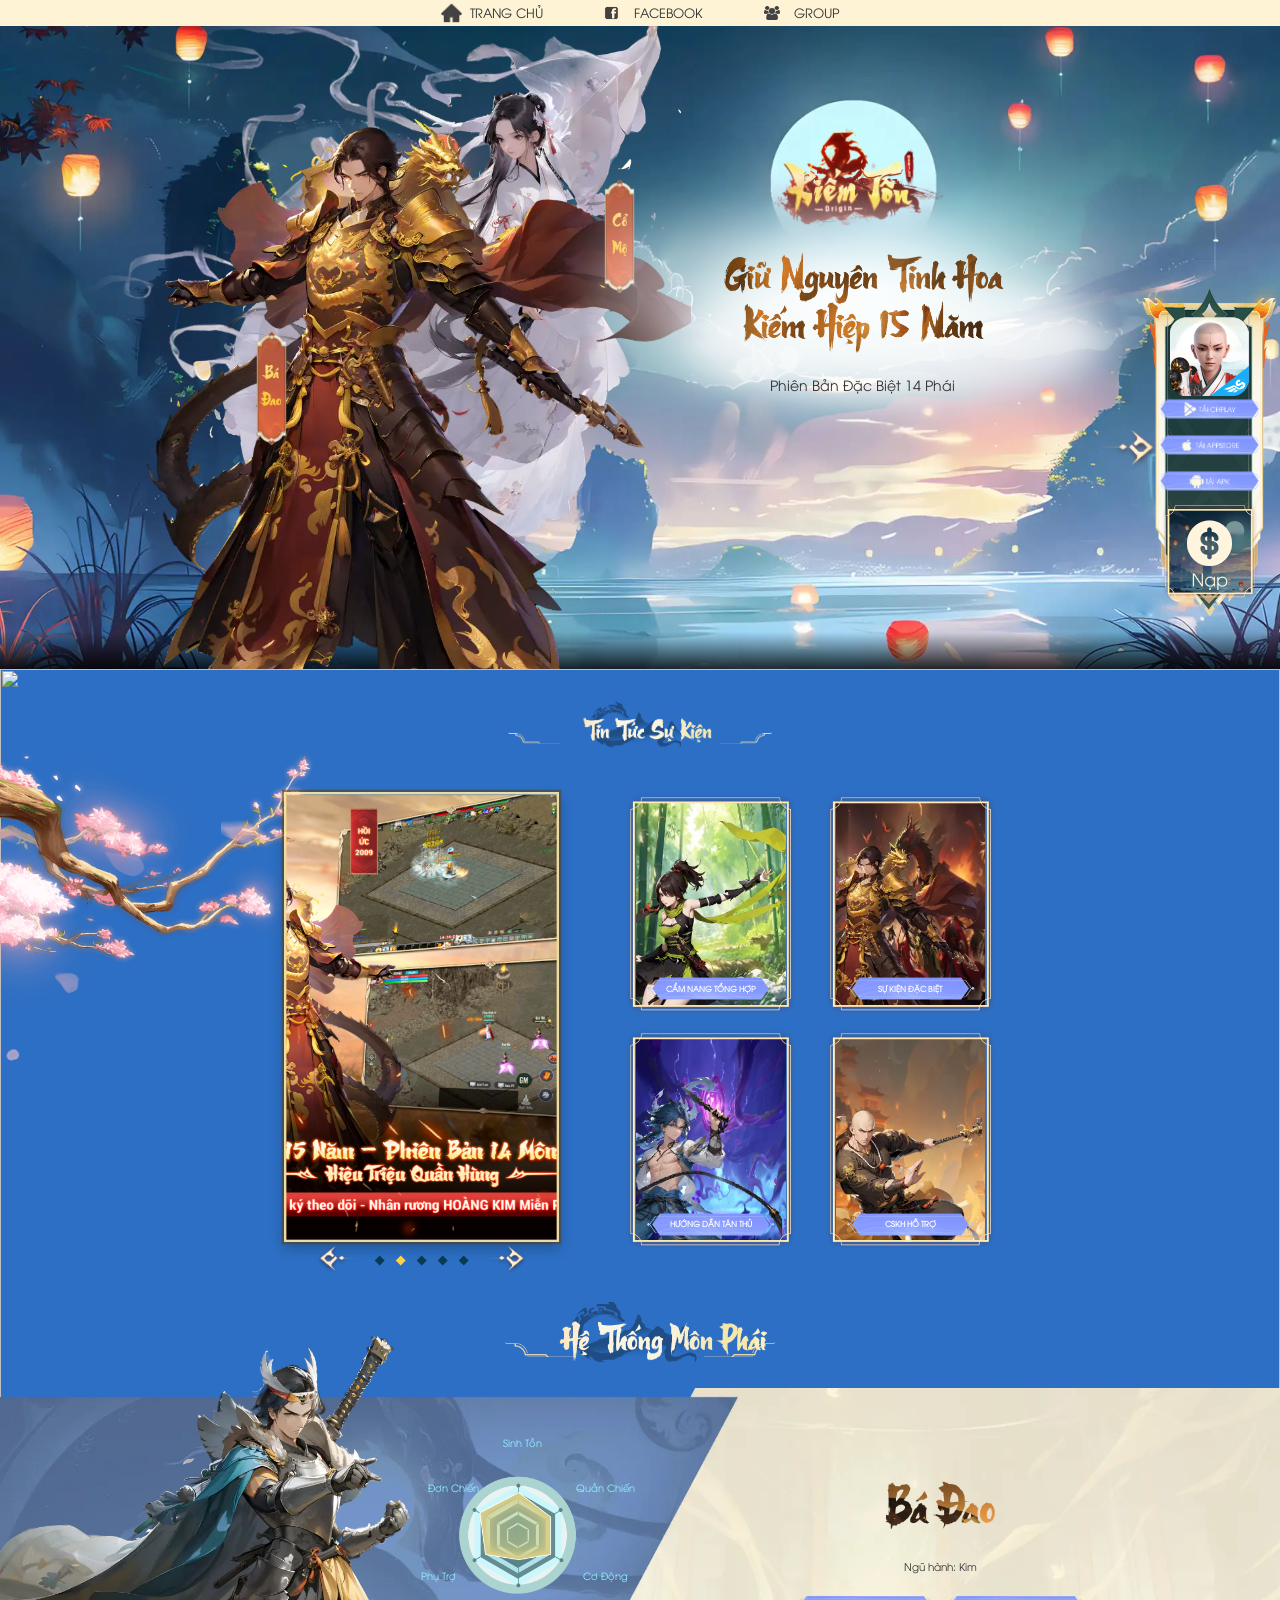
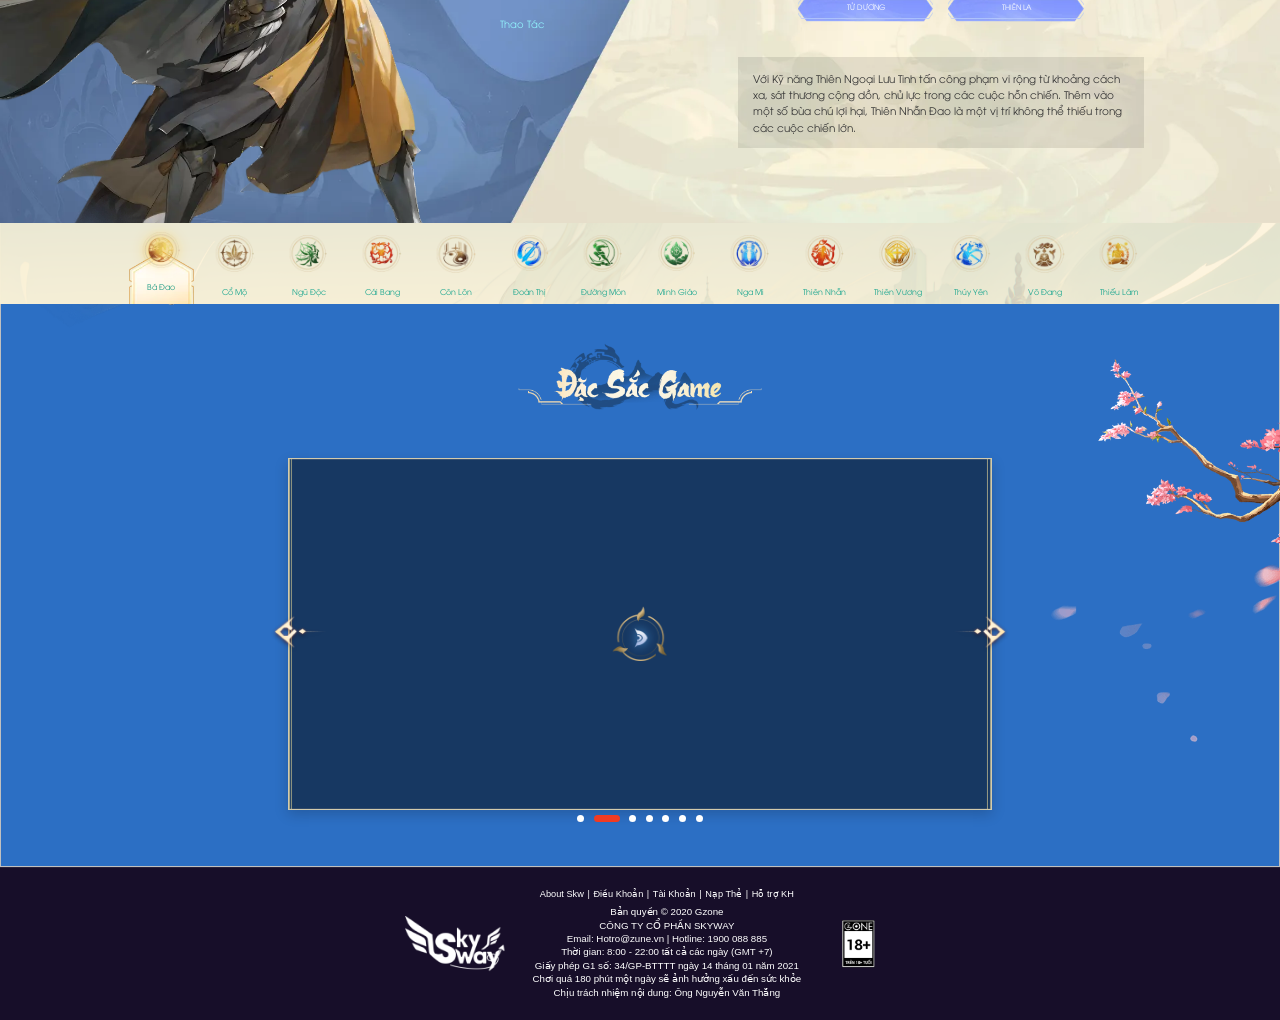
==== commit 5e6155fc: "update detail page and assets" ====
--- a/index.html
+++ b/index.html
@@ -93,8 +93,28 @@
         <div class="tab2__content">
           <div class="tab2__left">
             <div class="swiper tab2Swiper">
-              <div class="swiper-wrapper" id="tab2Slides"></div>
-            </div>
+  <div class="swiper-wrapper">
+    <div class="swiper-slide">
+      <img src="public/tab2/slide.webp" alt="Slide 1">
+    </div>
+
+    <div class="swiper-slide">
+      <img src="public/tab2/slide.webp" alt="Slide 2">
+    </div>
+
+    <div class="swiper-slide">
+      <img src="public/tab2/slide.webp" alt="Slide 3">
+    </div>
+
+    <div class="swiper-slide">
+      <img src="public/tab2/slide.webp" alt="Slide 4">
+    </div>
+
+    <div class="swiper-slide">
+      <img src="public/tab2/slide.webp" alt="Slide 5">
+    </div>
+  </div>
+</div>
 
             <div class="tab2__controls">
               <button type="button" class="tab2__arrow tab2__arrow--prev" aria-label="Slide trước">
@@ -109,28 +129,95 @@
             </div>
           </div>
 
-          <div class="tab2-right" id="tab2Cards"></div>
-        </div>
+         <div class="tab2-right">
+  <a href="detail.html" class="item-tab2 item-tab2--tin-tuc">
+    <div class="item-mask">
+      <div class="item-bg">
+        <img src="public/tab2/1.webp" alt="Cẩm Nang Tổng Hợp" loading="lazy" decoding="async">
+      </div>
+
+      <div class="item-nv">
+        <img src="public/tab2/nv1.webp" alt="Cẩm Nang Tổng Hợp" loading="lazy" decoding="async">
+      </div>
+    </div>
+
+    <div class="item-khung">
+      <img src="public/tab2/khung.webp" alt="" loading="lazy" decoding="async">
+    </div>
+
+    <span class="item-button">
+      <img src="public/tab2/button-text.webp" alt="" loading="lazy" decoding="async">
+      <span>Cẩm Nang Tổng Hợp</span>
+    </span>
+  </a>
+
+  <a href="detail.html?type=su-kien" class="item-tab2 item-tab2--su-kien">
+    <div class="item-mask">
+      <div class="item-bg">
+        <img src="public/tab2/3.webp" alt="Sự Kiện Đặc Biệt" loading="lazy" decoding="async">
+      </div>
+
+      <div class="item-nv">
+        <img src="public/tab2/nv2.webp" alt="Sự Kiện Đặc Biệt" loading="lazy" decoding="async">
+      </div>
+    </div>
+
+    <div class="item-khung">
+      <img src="public/tab2/khung.webp" alt="" loading="lazy" decoding="async">
+    </div>
+
+    <span class="item-button">
+      <img src="public/tab2/button-text.webp" alt="" loading="lazy" decoding="async">
+      <span>Sự Kiện Đặc Biệt</span>
+    </span>
+  </a>
+
+  <a href="detail.html?type=thong-bao" class="item-tab2 item-tab2--thong-bao">
+    <div class="item-mask">
+      <div class="item-bg">
+        <img src="public/tab2/2.webp" alt="Hướng Dẫn Tân Thủ" loading="lazy" decoding="async">
+      </div>
+
+      <div class="item-nv">
+        <img src="public/tab2/nv3.webp" alt="Hướng Dẫn Tân Thủ" loading="lazy" decoding="async">
+      </div>
+    </div>
+
+    <div class="item-khung">
+      <img src="public/tab2/khung.webp" alt="" loading="lazy" decoding="async">
+    </div>
+
+    <span class="item-button">
+      <img src="public/tab2/button-text.webp" alt="" loading="lazy" decoding="async">
+      <span>Hướng Dẫn Tân Thủ</span>
+    </span>
+  </a>
+
+  <a href="https://www.facebook.com/..." class="item-tab2 item-tab2--cskh" target="_blank" rel="noopener noreferrer">
+    <div class="item-mask">
+      <div class="item-bg">
+        <img src="public/tab2/4.webp" alt="CSKH Hỗ Trợ" loading="lazy" decoding="async">
+      </div>
+
+      <div class="item-nv">
+        <img src="public/tab2/nv4.webp" alt="CSKH Hỗ Trợ" loading="lazy" decoding="async">
+      </div>
+    </div>
+
+    <div class="item-khung">
+      <img src="public/tab2/khung.webp" alt="" loading="lazy" decoding="async">
+    </div>
+
+    <span class="item-button">
+      <img src="public/tab2/button-text.webp" alt="" loading="lazy" decoding="async">
+      <span>CSKH Hỗ Trợ</span>
+    </span>
+  </a>
+</div>
       </section>
 
-      <!-- TAB 2 DETAIL -->
-      <section class="tab2-detail" id="tab2Detail">
-        <img class="tab2-detail__dao" src="public/tab2/peach.webp" alt="" aria-hidden="true" loading="lazy" decoding="async">
-
-        <div class="tab2-detail__nav" id="tab2DetailNav"></div>
-
-        <div class="tab2-detail__box">
-          <div class="tab2-detail__breadcrumb">
-            <a href="index.html#tab2" class="tab2-detail__home">Trang chủ</a>
-            <span>/</span>
-            <span id="tab2DetailTitle">Tin Tức</span>
-          </div>
-
-          <div class="tab2-detail__content" id="tab2DetailContent">
-            Nội dung tin tức hiển thị tại đây.
-          </div>
-        </div>
-      </section>
+    
+     
 
       <!-- TAB 3 -->
       <section class="tab3">
--- a/style.css
+++ b/style.css
@@ -422,6 +422,9 @@
   width: 100%;
   aspect-ratio: 334 / 432;
   cursor: pointer;
+  display: block;
+  color: inherit;
+  text-decoration: none;
 }
 
 .item-mask {
@@ -731,71 +734,89 @@
 }
 
 .tab3__hero--ba-dao {
-  left: -8.5%;
+  left: -10.5%;
   bottom: -25%;
-  width: 48%;
+  width: 55%;
 }
 
 .tab3__hero--co-mo {
-  left: 0%;
-  bottom: -8%;
-  width: 40%;
+  left: -13%;
+  bottom: -22%;
+  width: 50%;
 }
 
 .tab3__hero--ngu-doc {
   left: -5%;
-  bottom: -17%;
+  bottom: -19%;
   width: 42%;
 }
 
 .tab3__hero--cai-bang {
   left: 0%;
-  bottom: -18%;
-  width: 38%;
+  bottom: -15%;
+  width: 30%;
 }
 
 .tab3__hero--con-lon {
-  left: 0%;
-  bottom: -9%;
-  width: 40%;
+  left: 5%;
+  bottom: -13%;
+  width: 31%;
 }
 
 .tab3__hero--doan-thi {
   left: 0%;
-  bottom: -9%;
+  bottom: -2%;
+  width: 40%;
+}
+
+.tab3__hero--duong-mon {
+  left: 2%;
+  bottom: -18%;
+  width: 36%;
+}
+
+
+.tab3__hero--nga-mi{
+  left: 0%;
   width: 35%;
-}
-
-.tab3__hero--duong-mon {
-  left: 0%;
+  bottom: -15%;
+}
+
+.tab3__hero--thien-nhan {
+    left: -5%;
+  width: 47%;
+  bottom: -10%;
+}
+
+.tab3__hero--minh-giao {
+    left: 0%;
+  width: 32%;
+  bottom: -19%;
+}
+
+.tab3__hero--thien-vuong {
+    left: 0%;
+  width: 35%;
   bottom: -18%;
-  width: 40%;
-}
-
-.tab3__hero--minh-giao,
-.tab3__hero--nga-mi,
-.tab3__hero--thien-nhan,
-.tab3__hero--thien-vuong,
-.tab3__hero--thuy-yen,
-.tab3__hero--vo-dang,
+}
+
+.tab3__hero--vo-dang{
+    left: 0%;
+  width: 32%;
+  bottom: -20%;
+}
+
+
+
 .tab3__hero--thieu-lam {
   left: 0%;
   width: 35%;
-}
-
-.tab3__hero--minh-giao {
-  bottom: -8%;
-}
-
-.tab3__hero--nga-mi,
-.tab3__hero--thien-nhan,
-.tab3__hero--thien-vuong,
-.tab3__hero--vo-dang,
-.tab3__hero--thieu-lam {
   bottom: -10%;
 }
 
 .tab3__hero--thuy-yen {
+  left: -3%;
+  width: 45%;
   bottom: -2%;
 }
 
@@ -1320,6 +1341,7 @@
     filter: brightness(1.15);
   }
 
+  /* TAB 2 hover desktop */
   .item-tab2:hover .item-bg {
     transform: translate(-58%, -50%);
   }
@@ -1383,6 +1405,7 @@
     filter: brightness(0.85);
   }
 
+  /* TAB 4 chỉ hover trên desktop */
   .tab4__center-btn:hover {
     transform: translate(-50%, -50%) scale(1.08);
     filter: brightness(1.15);
@@ -1727,52 +1750,75 @@
     width: 70%;
   }
 
-  .tab3__hero--co-mo,
-  .tab3__hero--nga-mi,
-  .tab3__hero--thuy-yen {
+  .tab3__hero--co-mo {
     left: -6%;
-    bottom: -8vw;
-    width: 64%;
+    bottom: -12vw;
+    width: 60%;
+  }
+  .tab3__hero--nga-mi
+ {
+    left:0%;
+    bottom: -10vw;
+    width: 55%;
+  }
+    .tab3__hero--thuy-yen {
+    left: -3%;
+    bottom: -1vw;
+    width: 60%;
   }
 
   .tab3__hero--ngu-doc {
-    left: -9%;
+    left: -5%;
     bottom: -10vw;
-    width: 68%;
-  }
-
-  .tab3__hero--cai-bang,
-  .tab3__hero--thien-vuong,
+    width: 55%;
+  }
+
+  .tab3__hero--cai-bang {
+    left: 0%;
+    bottom: -15vw;
+    width: 50%;
+  }
+  
   .tab3__hero--thieu-lam {
-    left: -12%;
-    bottom: -13vw;
-    width: 72%;
+    left: 0%;
+    bottom: -5vw;
+    width: 53%;
   }
 
   .tab3__hero--con-lon,
   .tab3__hero--duong-mon {
-    left: -10%;
-    bottom: -12vw;
-    width: 70%;
+    left: 5%;
+    bottom: -15vw;
+    width: 50%;
   }
 
   .tab3__hero--doan-thi {
+    left: 0%;
+    bottom: -2vw;
+    width: 50%;
+  }
+
+  .tab3__hero--minh-giao{
+    left: 0%;
+    bottom: -11vw;
+    width: 50%;
+  }
+  .tab3__hero--thien-nhan {
     left: -7%;
-    bottom: -9vw;
-    width: 66%;
-  }
-
-  .tab3__hero--minh-giao,
-  .tab3__hero--thien-nhan {
-    left: -10%;
-    bottom: -11vw;
-    width: 69%;
+    bottom: -4vw;
+    width: 60%;
   }
 
   .tab3__hero--vo-dang {
-    left: -8%;
-    bottom: -10vw;
-    width: 67%;
+    left: 0%;
+    bottom: -15vw;
+    width: 50%;
+  }
+  .tab3__hero--thien-vuong
+   {
+    left: 2%;
+    bottom: -15vw;
+    width: 50%;
   }
 
   .tab3__stats {
@@ -1956,35 +2002,80 @@
   }
 }
 
-/* ================= MOBILE ACTIVE ================= */
+/* ================= MOBILE TAP EFFECT ================= */
 
 @media (hover: none) and (pointer: coarse) {
+  /* TAB 2 mobile: chạm vào vẫn có hiệu ứng giống hover desktop */
+  .item-tab2:active .item-bg {
+    transform: translate(-58%, -50%);
+  }
+
+  .item-tab2:active .item-nv {
+    transform: translateX(-50%);
+  }
+
+  .item-tab2:active .item-button {
+    transform: translateX(-50%) scale(1.04);
+    filter: brightness(1.08);
+  }
+
+  .item-tab2--tin-tuc:active .item-bg {
+    transform: translate(-56%, -50%);
+  }
+
+  .item-tab2--su-kien:active .item-bg {
+    transform: translate(-60%, -50%);
+  }
+
+  .item-tab2--thong-bao:active .item-bg {
+    transform: translate(-57%, -50%);
+  }
+
+  .item-tab2--cskh:active .item-bg {
+    transform: translate(-58%, -50%);
+  }
+
+  .item-tab2--tin-tuc:active .item-nv,
+  .item-tab2--su-kien:active .item-nv,
+  .item-tab2--thong-bao:active .item-nv,
+  .item-tab2--cskh:active .item-nv {
+    transform: translateX(-57%);
+  }
+
   .item-tab2:active {
-    transform: scale(0.97);
+    transform: scale(0.98);
+  }
+
+  /* Nút tab2 vẫn có phản hồi trên mobile */
+  .tab2__arrow:active,
+  .tab2-detail__nav-btn:active {
+    transform: scale(0.96);
+    filter: brightness(1.08);
+  }
+
+  /* Tab3 vẫn có phản hồi nhẹ */
+  .tab3__sect-btn:active,
+  .tab3__tag:active {
+    transform: scale(0.96);
   }
 
   .download-mobile button:active,
-  .tab2__arrow:active,
-  .tab2-detail__nav-btn:active,
-  .tab3__sect-btn:active,
-  .tab3__tag:active,
   .nav-right__downloads a:active {
     transform: scale(0.96);
   }
 
-  .item-button:active {
-    transform: translateX(-50%) scale(0.96);
-  }
-
-  .tab4__center-btn:active {
-    transform: translate(-50%, -50%) scale(0.96);
-  }
-
-  .tab4__arrow:active {
-    transform: translateY(-50%) scale(0.96);
-  }
-
   .nav-right__top:active {
     transform: translateX(-50%) scale(0.96);
   }
-}
+
+  /* TAB 4 mobile: không hover, không active */
+  .tab4__center-btn:active {
+    transform: translate(-50%, -50%);
+    filter: none;
+  }
+
+  .tab4__arrow:active {
+    transform: translateY(-50%);
+    filter: none;
+  }
+}
